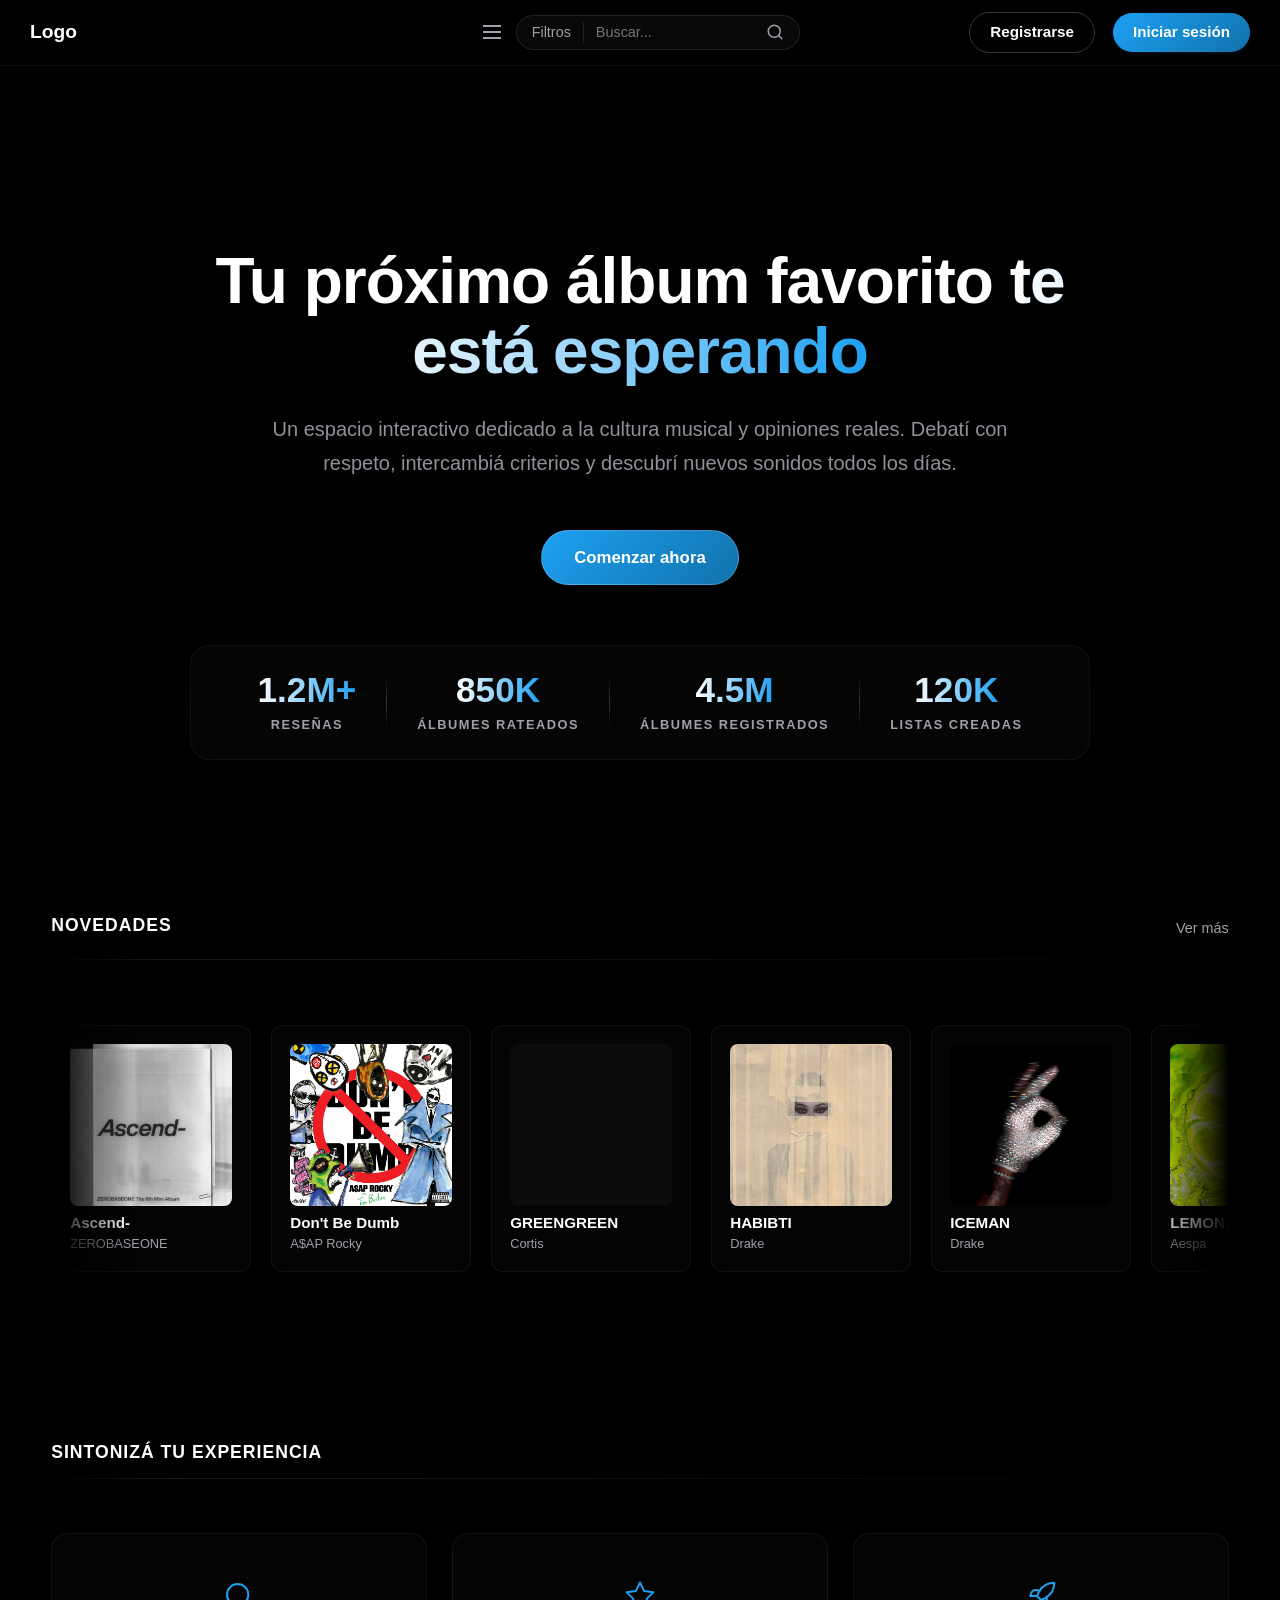
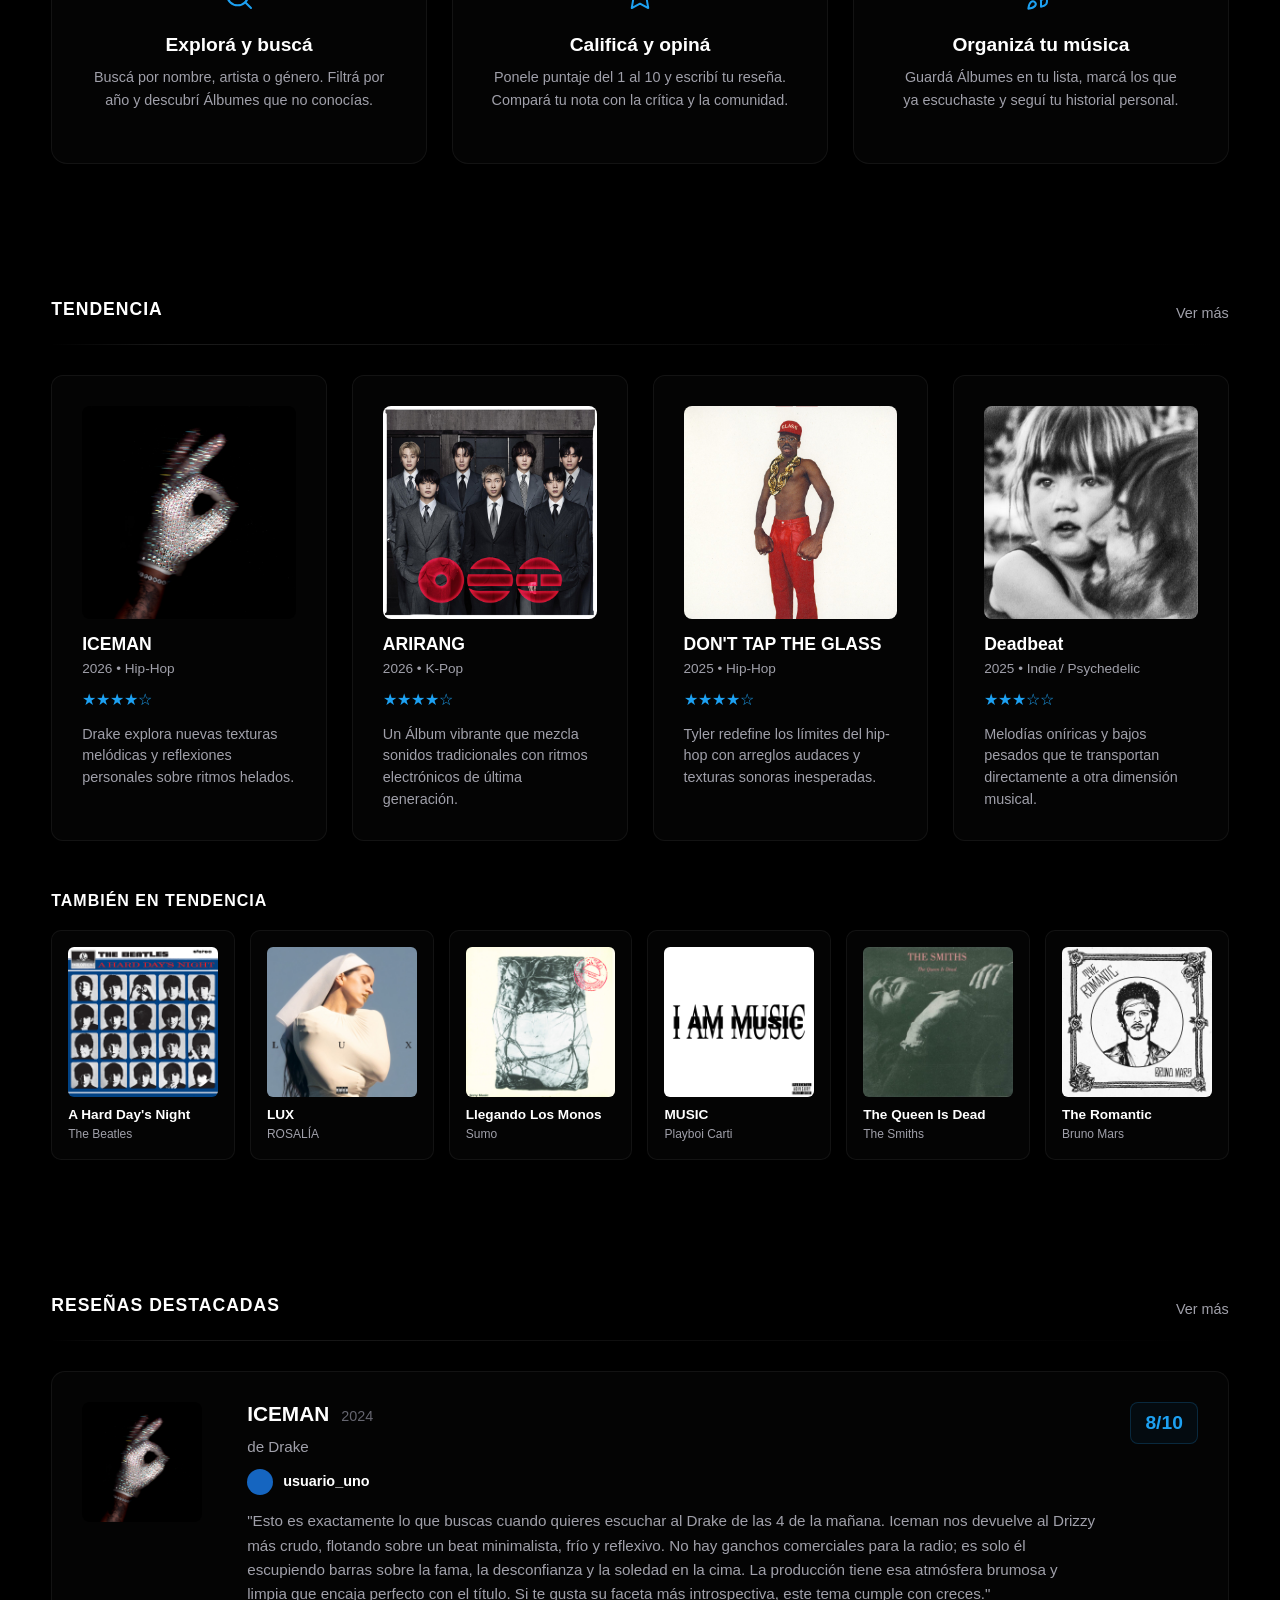
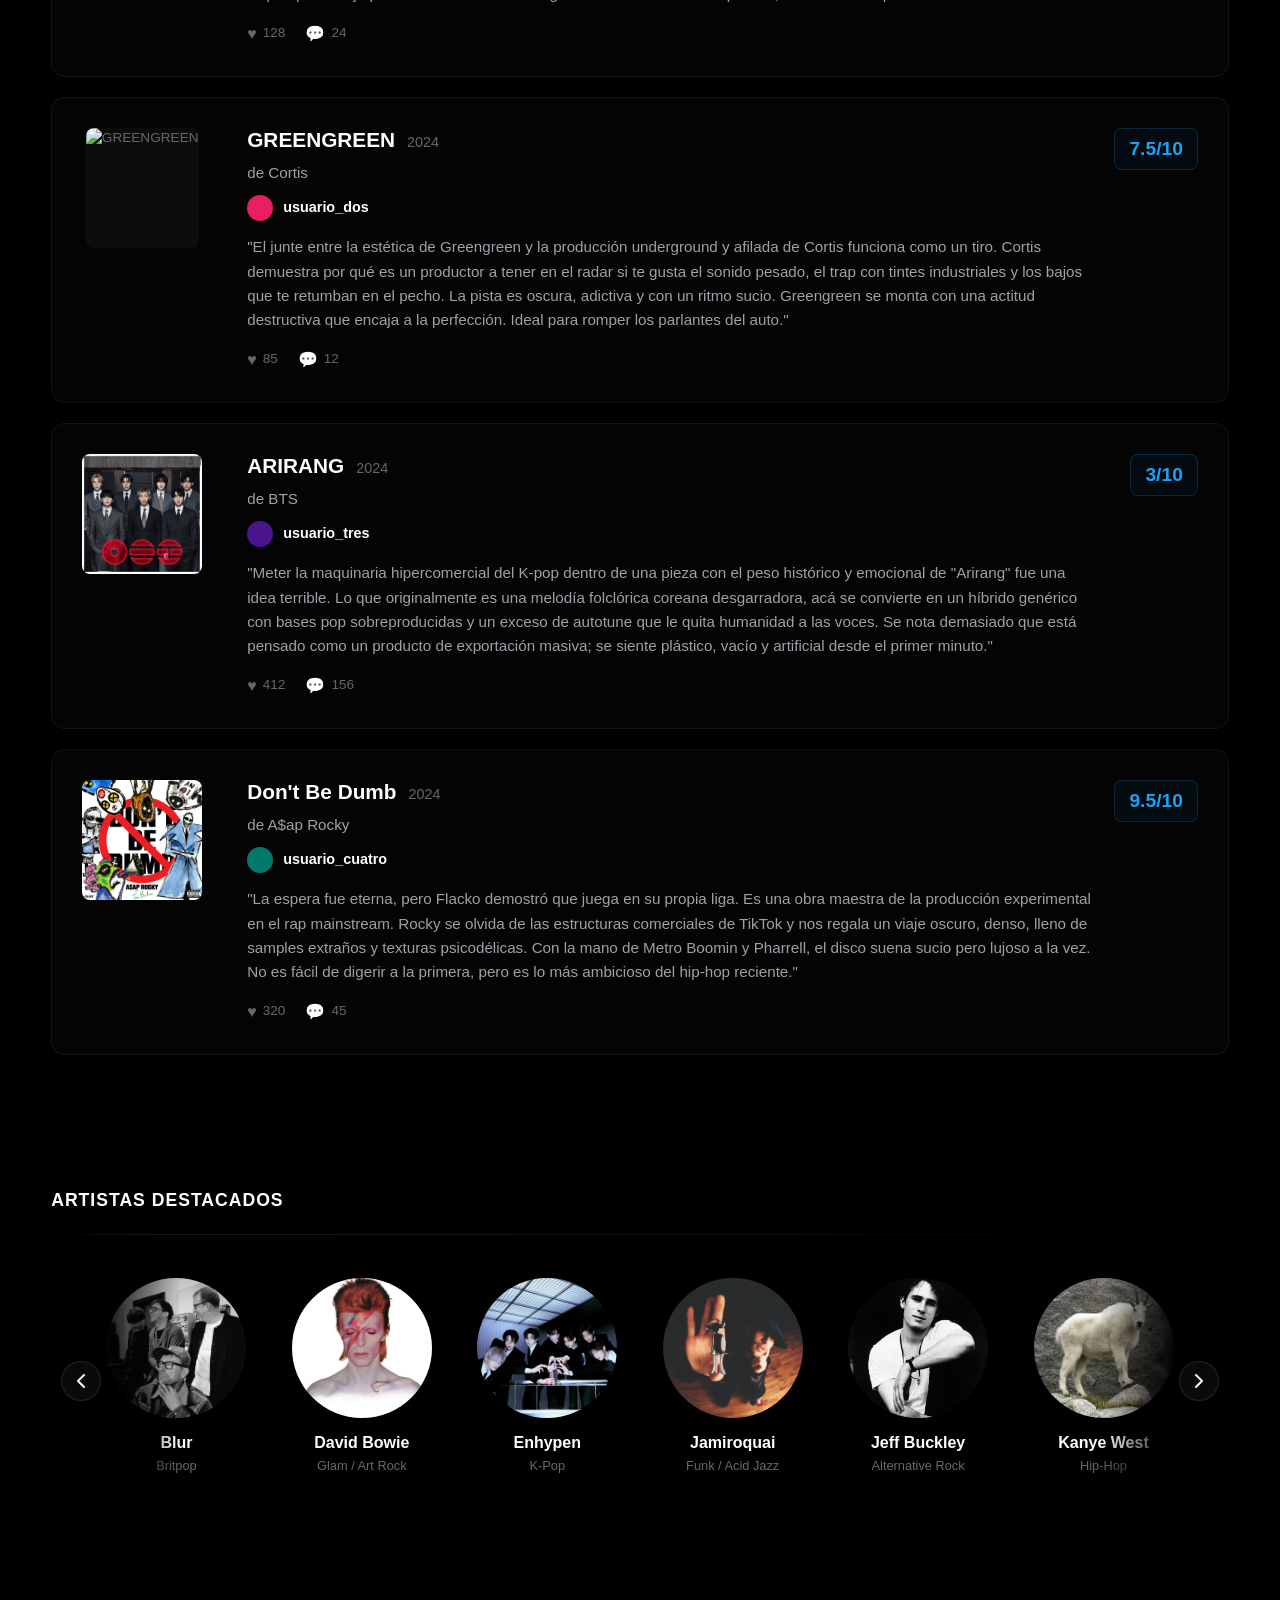
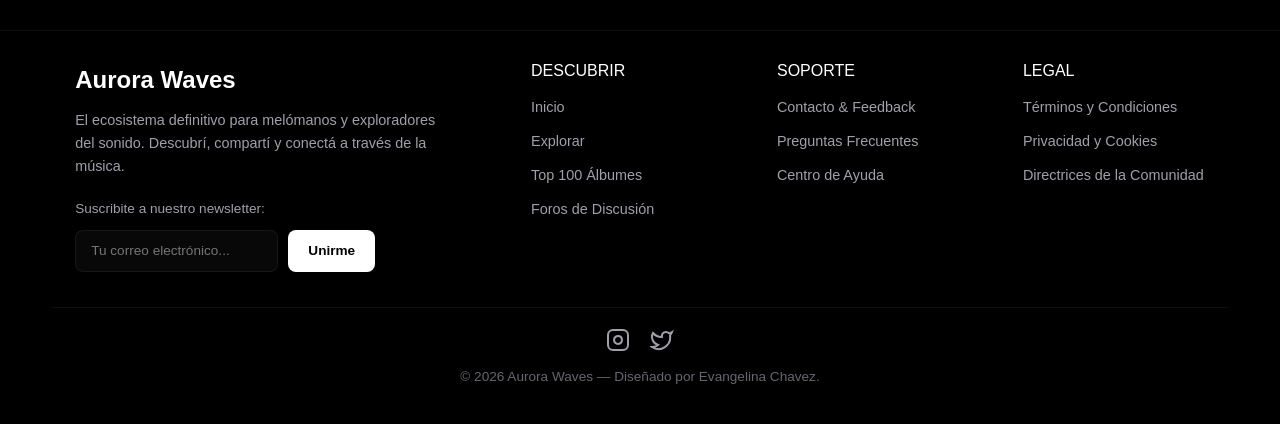
==== index.html @ 030e5324 "Rename html/index.html to index.html" ====
﻿<!DOCTYPE html>
<html lang="es">
<head>
    <meta charset="UTF-8">
    <meta name="viewport" content="width=device-width, initial-scale=1.0">
    <title>Super pagina pro musical</title>
    <link href="https://cdn.jsdelivr.net/npm/bootstrap@5.3.3/dist/css/bootstrap.min.css" rel="stylesheet">
    <link rel="stylesheet" href="../css/estilos.css?v=639167404711385714">
</head>
<body>

    <header class="navbar">

        <div class="nav-logo"> <span>Logo</span></div>

        <div class="nav-centro d-flex justify-content-center align-items-center flex-grow-1">
            <div class="menu-contenedor">
                <button id="btn-menu" class="btn-icon">
                <svg width="24" height="24" viewBox="0 0 24 24" fill="none" stroke="currentColor" stroke-width="2"><line x1="3" y1="12" x2="21" y2="12"></line><line x1="3" y1="6" x2="21" y2="6"></line><line x1="3" y1="18" x2="21" y2="18"></line></svg>
            </button>
                <div class="menu-desplegable" id="menu-desplegable">
                    <div class="menu-seccion">
                        <h3>Descubrir</h3>
                        <ul>
                            <li><a href="#">Tendencias</a></li>
                            <li><a href="#">Lanzamientos de la Semana</a></li>
                            <li><a href="#">Top 100 Álbumes</a></li>
                        </ul>
                    </div>
                    <div class="menu-seccion">
                        <h3>Recomendaciones</h3>
                        <ul>
                            <li><a href="resultados.html">Explorar</a></li>
                            <li><a href="#">Artistas y Bandas</a></li>
                            <li><a href="#">Álbumes y EPs</a></li>
                            <li><a href="#">Géneros y Subgéneros</a></li>
                        </ul>
                    </div>
                    <div class="menu-seccion">
                        <h3>Comunidad</h3>
                        <ul>
                            <li><a href="#">Últimas Reseñas</a></li>
                            <li><a href="#">Críticas Destacadas</a></li>
                            <li><a href="#">Listas de Usuarios</a></li>
                            <li><a href="#">Debates y Foros</a></li>
                        </ul>
                    </div>
                    <div class="menu-seccion">
                        <h3>Rankings</h3>
                        <ul>
                            <li><a href="#">Álbumes Mejor Valorados</a></li>
                            <li><a href="#">Artistas Mejor Valorados</a></li>
                            <li><a href="#">Rankings por Género</a></li>
                        </ul>
                    </div>
                    <div class="botones-menu-movil">
                        <a href="registro.html" class="btn-registro-movil">Registrarse</a>
                        <a href="login.html" class="btn-ingreso-movil">Iniciar sesión</a>
                    </div>
                </div>
            </div>
            
            <div class="nav-buscador">
                <button id="btn-filtro" class="btn-icon">Filtros</button>
                <div class="filtro-dropdown panel-ancho" id="filtro-dropdown">
                    <div class="filtro-categoria">
                        <h4 class="filtro-titulo">Buscar en</h4>
                        <div class="filtro-submenu">
                            <label class="filtro-label">
                                <input type="radio" name="buscarEn" value="todo" class="filtro-radio" checked> Todo
                            </label>
                            <label class="filtro-label">
                                <input type="radio" name="buscarEn" value="album" class="filtro-radio"> Álbum
                            </label>
                            <label class="filtro-label">
                                <input type="radio" name="buscarEn" value="artista" class="filtro-radio"> Artista
                            </label>
                            <label class="filtro-label">
                                <input type="radio" name="buscarEn" value="usuario" class="filtro-radio"> Usuario
                            </label>
                            <label class="filtro-label">
                                <input type="radio" name="buscarEn" value="cancion" class="filtro-radio"> Canciones
                            </label>
                            <label class="filtro-label">
                                <input type="radio" name="buscarEn" value="lista" class="filtro-radio"> Listas
                            </label>
                        </div>
                    </div>
                    <div class="filtro-categoria" id="categoria-tipo">
                        <h4 class="filtro-titulo">Tipo</h4>
                        <div id="filtros-tipos" class="filtro-submenu">
                        </div>
                    </div>
                    <div class="filtro-categoria" id="categoria-anios">
                        <h4 class="filtro-titulo">Año exacto</h4>
                        <div class="filtro-submenu" style="padding: 15px; min-width: 150px;">
                            <input type="number" id="filtro-input-anio" class="filtro-input-text" placeholder="Ej: 2024" min="1900" max="2100">
                        </div>
                    </div>
                    <div class="filtro-categoria" id="categoria-generos">
                        <h4 class="filtro-titulo">Géneros</h4>
                        <div id="filtros-generos" class="filtro-submenu">
                        </div>
                    </div>
                </div>
                <input type="text" id="input-buscador" placeholder="Buscar..." class="buscador">
                <svg class="icono-lupa" xmlns="http://www.w3.org/2000/svg" width="18" height="18" viewBox="0 0 24 24" fill="none" stroke="currentColor" stroke-width="2" stroke-linecap="round" stroke-linejoin="round">
                    <circle cx="11" cy="11" r="8"></circle>
                    <line x1="21" y1="21" x2="16.65" y2="16.65"></line>
                </svg>
            </div>
        </div>

        <div class="nav-opciones d-flex justify-content-end align-items-center gap-2">
            <a href="registro.html" class="btn-registro">Registrarse</a>
            <a href="login.html" class="btn-ingreso">Iniciar sesión</a>
        </div>

    </header>

    <main>

        <section class="banner">
            <video autoplay muted loop playsinline class="banner-video">
                <source src="../Archivos/super fondo.mp4" type="video/mp4">
            </video>
            <div class="banner-overlay"></div>
            
            <div class="banner-contenido" style="max-width: 900px; width: 100%;">
                <h1 class="banner-eslogan">Tu próximo álbum favorito <span>te está esperando</span></h1>
                
                <p class="banner-descripcion" style="font-size: 1.25rem; opacity: 0.9;">Un espacio interactivo dedicado a la cultura musical y opiniones reales. Debatí con respeto, intercambiá criterios y descubrí nuevos sonidos todos los días.</p>
                
                <a href="registro.html" class="btn-banner-primario" style="margin-top: 10px;">
                    Comenzar ahora
                </a>

                <div class="banner-estadisticas">
                    <div class="stat-item">
                        <span class="stat-numero">1.2M+</span>
                        <span class="stat-label">Reseñas</span>
                    </div>
                    <div class="stat-item stat-divisor"></div>
                    <div class="stat-item">
                        <span class="stat-numero">850K</span>
                        <span class="stat-label">Álbumes Rateados</span>
                    </div>
                    <div class="stat-item stat-divisor"></div>
                    <div class="stat-item">
                        <span class="stat-numero">4.5M</span>
                        <span class="stat-label">Álbumes Registrados</span>
                    </div>
                    <div class="stat-item stat-divisor"></div>
                    <div class="stat-item">
                        <span class="stat-numero">120K</span>
                        <span class="stat-label">Listas Creadas</span>
                    </div>
                </div>
            </div>
        </section>


        <section class="seccion-novedades">
            <div class="seccion-cabecera">
                <h2>NOVEDADES</h2>
                <a href="resultados.html" class="ver-todos">Ver más</a>
            </div>

            <div class="carrusel-contenedor">
                <div class="carrusel-infinito">
                
                </div>
            </div>
        </section>

        <div class="seccion-divisor"></div>


        <section class="seccion-caracteristicas">
            <div class="seccion-cabecera">
                <h2 class="caracteristicas-titulo">SINTONIZÁ TU EXPERIENCIA</h2>
            </div>
            <div class="grilla-caracteristicas row g-4 justify-content-center">
                <div class="tarjeta-caracteristicas col-12 col-md-4 d-flex flex-column" onclick="window.location.href='como-funciona.html'" style="cursor: pointer;">
                    <span class="icono-caracteristicas mb-3 d-inline-block">
                        <svg xmlns="http://www.w3.org/2000/svg" width="32" height="32" viewBox="0 0 24 24" fill="none" stroke="currentColor" stroke-width="1.5" stroke-linecap="round" stroke-linejoin="round"><circle cx="11" cy="11" r="8"></circle><line x1="21" y1="21" x2="16.65" y2="16.65"></line></svg>
                    </span>
                    <h3>Explorá y buscá</h3>
                    <p>Buscá por nombre, artista o género. Filtrá por año y descubrí Álbumes que no conocías.</p>
                </div>
                <div class="tarjeta-caracteristicas col-12 col-md-4 d-flex flex-column" onclick="window.location.href='como-funciona.html'" style="cursor: pointer;">
                    <span class="icono-caracteristicas mb-3 d-inline-block">
                        <svg xmlns="http://www.w3.org/2000/svg" width="32" height="32" viewBox="0 0 24 24" fill="none" stroke="currentColor" stroke-width="1.5" stroke-linecap="round" stroke-linejoin="round"><polygon points="12 2 15.09 8.26 22 9.27 17 14.14 18.18 21.02 12 17.77 5.82 21.02 7 14.14 2 9.27 8.91 8.26 12 2"></polygon></svg>
                    </span>
                    <h3>Calificá y opiná</h3>
                    <p>Ponele puntaje del 1 al 10 y escribí tu reseña. Compará tu nota con la crítica y la comunidad.</p>
                </div>
                <div class="tarjeta-caracteristicas col-12 col-md-4 d-flex flex-column" onclick="window.location.href='como-funciona.html'" style="cursor: pointer;">
                    <span class="icono-caracteristicas mb-3 d-inline-block">
                        <svg xmlns="http://www.w3.org/2000/svg" width="32" height="32" viewBox="0 0 24 24" fill="none" stroke="currentColor" stroke-width="1.5" stroke-linecap="round" stroke-linejoin="round"><path d="M4.5 16.5c-1.5 1.26-2 5-2 5s3.74-.5 5-2c.71-.84.7-2.13-.09-2.91a2.18 2.18 0 0 0-2.91-.09z"></path><path d="m12 15-3-3a22 22 0 0 1 2-3.95A12.88 12.88 0 0 1 22 2c0 2.72-.78 7.5-6 11a22.35 22.35 0 0 1-4 2z"></path><path d="M9 12H4s.55-3.03 2-4c1.62-1.08 5 0 5 0"></path><path d="M12 15v5s3.03-.55 4-2c1.08-1.62 0-5 0-5"></path></svg>
                    </span>
                    <h3>Organizá tu música</h3>
                    <p>Guardá Álbumes en tu lista, marcá los que ya escuchaste y seguí tu historial personal.</p>
                </div>
            </div>
        </section>

        <div class="seccion-divisor"></div>

        <section class="seccion-tendencias">
            <div class="seccion-cabecera">
                <h2>TENDENCIA</h2>
                <a href="resultados.html" class="ver-todos">Ver más</a>
            </div>

            <div class="tendencias-principales">
             
            </div>

            <h3 class="titulo-sub-tendencias">TAMBIÉN EN TENDENCIA</h3>

            <div class="sub-tendencias">
        
            </div>
        </section>

        <div class="seccion-divisor"></div>

        <section class="seccion-resenas">
            
            <div class="seccion-cabecera">
                <h2>RESEÑAS DESTACADAS</h2>
                <a href="resenas.html" class="ver-todos">Ver más</a>
            </div>

            <div class="lista-resenas">
              
            </div>
        </section>

        <div class="seccion-divisor"></div>

        <section class="seccion-artistas">
            
            <div class="seccion-cabecera">
                <h2>ARTISTAS DESTACADOS</h2>
            </div>

            <div class="slider-contenedor-global">
                
                <button class="btn-slider flecha-izq" id="btn-artista-prev"><svg width="24" height="24" viewBox="0 0 24 24" fill="none" stroke="currentColor" stroke-width="2" stroke-linecap="round" stroke-linejoin="round"><polyline points="15 18 9 12 15 6"></polyline></svg></button>

                <div class="slider-envoltura-artistas">
                    <div class="grilla-artistas-slider" id="artistas-slider-contenedor">
                       
                    </div>
                </div>

                <button class="btn-slider flecha-der" id="btn-artista-next"><svg width="24" height="24" viewBox="0 0 24 24" fill="none" stroke="currentColor" stroke-width="2" stroke-linecap="round" stroke-linejoin="round"><polyline points="9 18 15 12 9 6"></polyline></svg></button>

            </div>

        </section>

    </main>



    <footer class="footer">
        <div class="footer-contenido container-fluid row mx-auto">
            <div class="footer-columna footer-branding col-12 col-lg-4 mb-4 mb-lg-0">
                <p class="footer-logo">Aurora Waves</p>
                <p>El ecosistema definitivo para melómanos y exploradores del sonido. Descubrí, compartí y conectá a través de la música.</p>
                <div class="footer-newsletter">
                    <p>Suscribite a nuestro newsletter:</p>
                    <div class="newsletter-input-group">
                        <input type="email" placeholder="Tu correo electrónico..." class="newsletter-input">
                        <button class="btn-newsletter">Unirme</button>
                    </div>
                </div>
            </div>
            
            <div class="footer-columna col-12 col-sm-6 col-lg-2 mb-4 mb-lg-0">
                <h4>DESCUBRIR</h4>
                <ul>
                    <li><a href="index.html">Inicio</a></li>
                    <li><a href="resultados.html">Explorar</a></li>
                    <li><a href="#">Top 100 Álbumes</a></li>
                    <li><a href="#">Foros de Discusión</a></li>
                </ul>
            </div>
            
            <div class="footer-columna col-12 col-sm-6 col-lg-2 mb-4 mb-lg-0">
                <h4>SOPORTE</h4>
                <ul>
                    <li><a href="contacto.html" class="btn-footer-contacto">Contacto & Feedback</a></li>
                    <li><a href="#">Preguntas Frecuentes</a></li>
                    <li><a href="#">Centro de Ayuda</a></li>
                </ul>
            </div>
            
            <div class="footer-columna col-12 col-sm-6 col-lg-2 mb-4 mb-lg-0">
                <h4>LEGAL</h4>
                <ul>
                    <li><a href="#">Términos y Condiciones</a></li>
                    <li><a href="#">Privacidad y Cookies</a></li>
                    <li><a href="#">Directrices de la Comunidad</a></li>
                </ul>
            </div>
        </div>
        <div class="footer-bottom">
            <div class="footer-redes-premium">
                <a href="https://instagram.com" target="_blank" rel="noopener noreferrer" title="Instagram"><svg width="24" height="24" viewBox="0 0 24 24" fill="none" stroke="currentColor" stroke-width="2"><rect x="2" y="2" width="20" height="20" rx="5" ry="5"></rect><path d="M16 11.37A4 4 0 1 1 12.63 8 4 4 0 0 1 16 11.37z"></path><line x1="17.5" y1="6.5" x2="17.51" y2="6.5"></line></svg></a>
                <a href="https://x.com" target="_blank" rel="noopener noreferrer" title="Twitter / X"><svg width="24" height="24" viewBox="0 0 24 24" fill="none" stroke="currentColor" stroke-width="2"><path d="M22 4s-.7 2.1-2 3.4c1.6 10-9.4 17.3-18 11.6 2.2.1 4.4-.6 6-2C3 15.5.5 9.6 3 5c2.2 2.6 5.6 4.1 9 4-.9-4.2 4-6.6 7-3.8 1.1 0 3-1.2 3-1.2z"></path></svg></a>
            </div>
            <p>© 2026 Aurora Waves — Diseñado por Evangelina Chavez.</p>
        </div>
    </footer>

    <script src="../jscrip/script.js?v=3"></script>


</body>
</html>
---- css/estilos.css ----
﻿/* ==========================================================================
   1. CONFIGURACIÃƒÆ’Ã†â€™Ãƒâ€ Ã¢â‚¬â„¢ÃƒÆ’Ã¢â‚¬Â ÃƒÂ¢Ã¢â€šÂ¬Ã¢â€žÂ¢ÃƒÆ’Ã†â€™ÃƒÂ¢Ã¢â€šÂ¬Ã‚Â ÃƒÆ’Ã‚Â¢ÃƒÂ¢Ã¢â‚¬Å¡Ã‚Â¬ÃƒÂ¢Ã¢â‚¬Å¾Ã‚Â¢ÃƒÆ’Ã†â€™Ãƒâ€ Ã¢â‚¬â„¢ÃƒÆ’Ã¢â‚¬Å¡Ãƒâ€šÃ‚Â¢ÃƒÆ’Ã†â€™Ãƒâ€šÃ‚Â¢ÃƒÆ’Ã‚Â¢ÃƒÂ¢Ã¢â‚¬Å¡Ã‚Â¬Ãƒâ€¦Ã‚Â¡ÃƒÆ’Ã¢â‚¬Å¡Ãƒâ€šÃ‚Â¬ÃƒÆ’Ã†â€™ÃƒÂ¢Ã¢â€šÂ¬Ã‚Â¦ÃƒÆ’Ã‚Â¢ÃƒÂ¢Ã¢â‚¬Å¡Ã‚Â¬Ãƒâ€¦Ã¢â‚¬Å“N INICIAL
   ========================================================================== */

:root {
    --fondo: #000000;
    --fondo-navbar: rgba(0, 0, 0, 0.85);
    --fondo-seccion-alt: #030303;
    --fondo-tarjeta: #040404;
    --fondo-footer: rgba(0, 0, 0, 0.85);
    --fondo-interactivo: rgba(255, 255, 255, 0.03);
    --borde: rgba(255, 255, 255, 0.06);
    --borde-hover: rgba(255, 255, 255, 0.15);
    --borde-interactivo: rgba(255, 255, 255, 0.1);
    --fondo-tarjeta-hover: #0a0a0a;
    --texto-principal: #ffffff;
    --texto-secundario: #a0a0aa;
    --texto-atenuado: #666670;
    --color-acento: #ffffff;
    --color-estrellas: #1da1f2;
}

::selection {
    background-color: rgba(29, 161, 242, 0.4);
    color: #ffffff;
    text-shadow: 0 0 8px rgba(29, 161, 242, 0.6);
}

::-moz-selection {
    background-color: rgba(29, 161, 242, 0.4);
    color: #ffffff;
    text-shadow: 0 0 8px rgba(29, 161, 242, 0.6);
}

* {
    margin: 0;
    padding: 0;
    box-sizing: border-box;
    font-family: 'Segoe UI', Tahoma, Geneva, Verdana, sans-serif;
}

body {
    background-color: var(--fondo);
    color: var(--texto-principal);
    overflow-x: hidden;
}

.seccion-divisor {
    height: 80px;
    width: 100%;
    margin: 0;
    background: transparent;
}



/* ==========================================================================
   2. BARRA DE NAVEGACIÃƒÆ’Ã†â€™Ãƒâ€ Ã¢â‚¬â„¢ÃƒÆ’Ã¢â‚¬Â ÃƒÂ¢Ã¢â€šÂ¬Ã¢â€žÂ¢ÃƒÆ’Ã†â€™ÃƒÂ¢Ã¢â€šÂ¬Ã‚Â ÃƒÆ’Ã‚Â¢ÃƒÂ¢Ã¢â‚¬Å¡Ã‚Â¬ÃƒÂ¢Ã¢â‚¬Å¾Ã‚Â¢ÃƒÆ’Ã†â€™Ãƒâ€ Ã¢â‚¬â„¢ÃƒÆ’Ã¢â‚¬Å¡Ãƒâ€šÃ‚Â¢ÃƒÆ’Ã†â€™Ãƒâ€šÃ‚Â¢ÃƒÆ’Ã‚Â¢ÃƒÂ¢Ã¢â‚¬Å¡Ã‚Â¬Ãƒâ€¦Ã‚Â¡ÃƒÆ’Ã¢â‚¬Å¡Ãƒâ€šÃ‚Â¬ÃƒÆ’Ã†â€™ÃƒÂ¢Ã¢â€šÂ¬Ã‚Â¦ÃƒÆ’Ã‚Â¢ÃƒÂ¢Ã¢â‚¬Å¡Ã‚Â¬Ãƒâ€¦Ã¢â‚¬Å“N
   ========================================================================== */

.navbar {
    background-color: var(--fondo-navbar);
    backdrop-filter: blur(12px);
    -webkit-backdrop-filter: blur(12px);
    padding: 12px 30px;
    display: flex;
    align-items: center;
    border-bottom: 1px solid var(--borde);
    position: sticky;
    top: 0;
    z-index: 100;
}

.nav-logo {
    font-weight: bold;
    font-size: 1.2rem;
    flex: 1;
    display: flex;
    align-items: center;
}

.nav-centro {
    flex: 2;
    display: flex;
    align-items: center;
    justify-content: center;
    gap: 12px;
    position: relative; /* Agregado para anclar el menÃƒÆ’Ã†â€™Ãƒâ€ Ã¢â‚¬â„¢ÃƒÆ’Ã¢â‚¬Â ÃƒÂ¢Ã¢â€šÂ¬Ã¢â€žÂ¢ÃƒÆ’Ã†â€™ÃƒÂ¢Ã¢â€šÂ¬Ã‚Â ÃƒÆ’Ã‚Â¢ÃƒÂ¢Ã¢â‚¬Å¡Ã‚Â¬ÃƒÂ¢Ã¢â‚¬Å¾Ã‚Â¢ÃƒÆ’Ã†â€™Ãƒâ€ Ã¢â‚¬â„¢ÃƒÆ’Ã‚Â¢ÃƒÂ¢Ã¢â‚¬Å¡Ã‚Â¬Ãƒâ€¦Ã‚Â¡ÃƒÆ’Ã†â€™ÃƒÂ¢Ã¢â€šÂ¬Ã…Â¡ÃƒÆ’Ã¢â‚¬Å¡Ãƒâ€šÃ‚Âº desplegable */
}

.nav-opciones {
    flex: 1;
    display: flex;
    align-items: center;
    justify-content: flex-end;
    gap: 12px;
}

#btn-menu {
    background: none;
    border: none;
    color: var(--texto-secundario);
    font-size: 1.2rem;
    cursor: pointer;
    display: flex;
    align-items: center;
    justify-content: center;
    flex-shrink: 0;
    transition: color 0.3s;
    display: flex;
    align-items: center;
    justify-content: center;
    padding: 0;
}

#btn-menu:hover {
    color: var(--texto-principal);
}

.nav-buscador {
    background-color: var(--fondo-interactivo);
    border: 1px solid var(--borde-interactivo);
    border-radius: 20px;
    padding: 6px 15px;
    display: flex;
    align-items: center;
    gap: 8px;
    width: 70%;
    max-width: 650px;
}
.icono-lupa {
    color: var(--texto-secundario);
    flex-shrink: 0;
    margin-left: 2px;
}

.buscador {
    background: none;
    border: none;
    color: var(--texto-principal);
    outline: none;
    width: 100%;
    font-size: 0.9rem;
}

/* Fix para el fondo blanco del autocompletado del navegador */
.buscador:-webkit-autofill,
.buscador:-webkit-autofill:hover, 
.buscador:-webkit-autofill:focus, 
.buscador:-webkit-autofill:active {
    transition: background-color 5000s ease-in-out 0s;
    -webkit-text-fill-color: var(--texto-principal) !important;
}

#btn-filtro {
    background: none;
    border: none;
    border-right: 1px solid var(--borde-interactivo);
    padding-right: 12px;
    margin-right: 4px;
    color: var(--texto-secundario);
    cursor: pointer;
    display: flex;
    align-items: center;
    justify-content: center;
    font-size: 0.9rem;
    flex-shrink: 0;
    transition: color 0.3s;
}

#btn-filtro:hover {
    color: var(--texto-principal);
}

.btn-registro,
.btn-ingreso {
    text-decoration: none;
    font-size: 0.95rem;
    font-weight: 600;
    padding: 8px 20px;
    border-radius: 25px;
    transition: all 0.3s ease;
    display: inline-flex;
    align-items: center;
    justify-content: center;
}

/* BotÃƒÆ’Ã†â€™Ãƒâ€ Ã¢â‚¬â„¢ÃƒÆ’Ã¢â‚¬Â ÃƒÂ¢Ã¢â€šÂ¬Ã¢â€žÂ¢ÃƒÆ’Ã†â€™ÃƒÂ¢Ã¢â€šÂ¬Ã…Â¡ÃƒÆ’Ã¢â‚¬Å¡Ãƒâ€šÃ‚Â³n Registro (Secundario) */
.btn-registro {
    color: var(--texto-principal);
    background-color: transparent;
    border: 1px solid rgba(255, 255, 255, 0.2);
    margin-right: 10px;
}

.btn-registro:hover {
    background-color: rgba(255, 255, 255, 0.1);
    border-color: rgba(255, 255, 255, 0.4);
    transform: scale(1.02);
}


.btn-ingreso {
    color: #ffffff;
    background: linear-gradient(135deg, #1da1f2, #1172ab);
    border: none;
    box-shadow: 0 2px 4px rgba(29, 161, 242, 0.1);
}

.btn-ingreso:hover {
    background: linear-gradient(135deg, #38b4ff, #178bcf);
    box-shadow: 0 4px 8px rgba(29, 161, 242, 0.2);
    transform: scale(1.02);
}


/* ==========================================================================
   3. BANNER PRINCIPAL
   ========================================================================== */
.banner {
    width: 100%;
    min-height: 680px;
    background-color: var(--fondo);
    position: relative;
    overflow: hidden;
    display: flex;
    align-items: center;
    justify-content: center;
    text-align: center;
    padding: 80px 20px;
}

.banner-video {
    position: absolute;
    top: 0;
    left: 0;
    width: 100%;
    height: 100%;
    object-fit: cover;
    z-index: 0;
}

.banner-overlay {
    position: absolute;
    top: 0;
    left: 0;
    width: 100%;
    height: 100%;
    background: linear-gradient(to bottom, rgba(5, 5, 7, 0) 0%, rgba(5, 5, 7, 0.2) 70%, var(--fondo) 100%);
    z-index: 1;
}

.banner-contenido {
    position: relative;
    z-index: 2;
    max-width: 800px;
    margin-top: 100px;
}

.banner-explorar {
    min-height: 400px;
    justify-content: flex-start;
    align-items: center;
    text-align: left;
}

.banner-badge {
    display: inline-flex;
    align-items: center;
    gap: 10px;
    background-color: rgba(255, 255, 255, 0.05);
    border: 1px solid rgba(255, 255, 255, 0.1);
    padding: 8px 16px;
    border-radius: 30px;
    font-size: 0.9rem;
    color: rgba(255, 255, 255, 0.9);
    margin-bottom: 30px;
    backdrop-filter: blur(10px);
}

.banner-eslogan {
    font-size: clamp(2rem, 5vw, 4rem);
    font-weight: 800;
    line-height: 1.1;
    letter-spacing: -1px;
    margin-bottom: 25px;
    color: #ffffff;
}

.banner-eslogan span {
    background: linear-gradient(to right, #ffffff, #1da1f2);
    -webkit-background-clip: text;
    background-clip: text;
    color: transparent;
}

.banner-descripcion {
    font-size: clamp(1rem, 2vw, 1.25rem);
    max-width: 750px;
    margin: 0 auto 40px auto;
    line-height: 1.7;
    text-wrap: pretty;
    color: var(--texto-secundario);
}

.banner-estadisticas {
    display: flex;
    justify-content: center;
    align-items: center;
    gap: 30px;
    margin-top: 60px;
    padding: 25px 40px;
    background: rgba(255, 255, 255, 0.02);
    border: 1px solid rgba(255, 255, 255, 0.05);
    border-radius: 20px;
    backdrop-filter: blur(15px);
    -webkit-backdrop-filter: blur(15px);
    flex-wrap: wrap;
    animation: fadeUpIn 1s ease-out 0.5s both;
}

@keyframes fadeUpIn {
    from { opacity: 0; transform: scale(0.95); }
    to { opacity: 1; transform: scale(1); }
}

.stat-item {
    display: flex;
    flex-direction: column;
    align-items: center;
    text-align: center;
}

.stat-numero {
    font-size: 2.2rem;
    font-weight: 900;
    margin-bottom: 5px;
    background: linear-gradient(to right, #ffffff, #1da1f2);
    -webkit-background-clip: text;
    background-clip: text;
    color: transparent;
    line-height: 1.1;
}

.stat-label {
    font-size: 0.8rem;
    color: var(--texto-secundario);
    text-transform: uppercase;
    letter-spacing: 1.5px;
    font-weight: 600;
}

.stat-divisor {
    width: 1px;
    height: 50px;
    background: linear-gradient(180deg, transparent, rgba(255, 255, 255, 0.2), transparent);
}

@media (max-width: 768px) {
    .banner-estadisticas {
        gap: 20px;
        padding: 20px;
        flex-wrap: wrap;
    }
    .stat-divisor {
        display: none;
    }
    .stat-item {
        width: 40%;
        margin-bottom: 10px;
    }
}

.banner-acciones {
    display: flex;
    justify-content: center;
    gap: 20px;
    margin-bottom: 60px;
    flex-wrap: wrap;
}

.btn-banner-primario {
    display: inline-flex;
    align-items: center;
    text-decoration: none;
    background: linear-gradient(135deg, #1da1f2, #1172ab);
    border: 1px solid rgba(255, 255, 255, 0.2);
    backdrop-filter: blur(15px);
    -webkit-backdrop-filter: blur(15px);
    color: #ffffff;
    padding: 14px 32px;
    border-radius: 30px;
    font-weight: 700;
    font-size: 1.05rem;
    box-shadow: 0 4px 15px rgba(0, 0, 0, 0.3);
    transition: transform 0.3s ease, box-shadow 0.3s ease, background 0.3s ease;
}

.btn-banner-primario:hover {
    transform: scale(1.04);
    background: linear-gradient(135deg, #38b4ff, #178bcf);
    box-shadow: 0 8px 25px rgba(29, 161, 242, 0.3);
    color: #ffffff;
}

.btn-banner-secundario {
    display: inline-flex;
    align-items: center;
    text-decoration: none;
    background: rgba(255, 255, 255, 0.05);
    border: 1px solid rgba(255, 255, 255, 0.15);
    color: #ffffff;
    padding: 14px 32px;
    border-radius: 30px;
    font-weight: 600;
    font-size: 1.05rem;
    backdrop-filter: blur(10px);
    transition: background 0.3s ease, transform 0.3s ease;
}

.btn-banner-secundario:hover {
    background: rgba(255, 255, 255, 0.1);
    transform: scale(1.02);
    color: #ffffff;
}

.banner-search-glass {
    max-width: 600px;
    margin: 0 auto;
    background: rgba(255, 255, 255, 0.03);
    border: 1px solid rgba(255, 255, 255, 0.08);
    backdrop-filter: blur(20px);
    border-radius: 50px;
    padding: 8px;
    box-shadow: 0 20px 40px rgba(0,0,0,0.5);
    transition: transform 0.3s ease, border-color 0.3s ease;
}

.banner-search-glass:focus-within {
    border-color: rgba(255, 255, 255, 0.2);
    transform: scale(1.02);
}

.search-glass-inner {
    display: flex;
    align-items: center;
    padding: 0 8px;
}

.search-glass-inner input {
    flex: 1;
    background: transparent;
    border: none;
    color: #ffffff;
    font-size: 1rem;
    outline: none;
    padding: 10px;
}

.search-glass-inner input::placeholder {
    color: rgba(255, 255, 255, 0.4);
}

.btn-glass-search {
    background: #ffffff;
    color: #000000;
    border: none;
    padding: 10px 24px;
    border-radius: 30px;
    font-weight: 600;
    cursor: pointer;
    transition: background 0.2s ease;
}

.btn-glass-search:hover {
    background: #e0e0e0;
}



/* ==========================================================================
   4. SECCIÃƒÆ’Ã†â€™Ãƒâ€ Ã¢â‚¬â„¢ÃƒÆ’Ã¢â‚¬Â ÃƒÂ¢Ã¢â€šÂ¬Ã¢â€žÂ¢ÃƒÆ’Ã†â€™ÃƒÂ¢Ã¢â€šÂ¬Ã‚Â ÃƒÆ’Ã‚Â¢ÃƒÂ¢Ã¢â‚¬Å¡Ã‚Â¬ÃƒÂ¢Ã¢â‚¬Å¾Ã‚Â¢ÃƒÆ’Ã†â€™Ãƒâ€ Ã¢â‚¬â„¢ÃƒÆ’Ã¢â‚¬Å¡Ãƒâ€šÃ‚Â¢ÃƒÆ’Ã†â€™Ãƒâ€šÃ‚Â¢ÃƒÆ’Ã‚Â¢ÃƒÂ¢Ã¢â‚¬Å¡Ã‚Â¬Ãƒâ€¦Ã‚Â¡ÃƒÆ’Ã¢â‚¬Å¡Ãƒâ€šÃ‚Â¬ÃƒÆ’Ã†â€™ÃƒÂ¢Ã¢â€šÂ¬Ã‚Â¦ÃƒÆ’Ã‚Â¢ÃƒÂ¢Ã¢â‚¬Å¡Ã‚Â¬Ãƒâ€¦Ã¢â‚¬Å“N DE NOVEDADES 
   ========================================================================== */
.seccion-novedades {
    padding: 25px 4%;
    width: 100%;
    max-width: 100%;
    margin: 50px 0 0 0;
}

.seccion-cabecera {
    max-width: 1400px;
    margin: 0 auto 30px auto;
    display: flex;
    justify-content: space-between;
    align-items: center;
    border-bottom: 1px solid transparent;
    border-image: linear-gradient(90deg, transparent 0%, rgba(255, 255, 255, 0.1) 10%, transparent 100%) 1;
    padding-bottom: 15px;
}

.seccion-cabecera h2 {
    font-size: 1.1rem;
    font-weight: bold;
    letter-spacing: 1px;
}

.ver-todos {
    color: var(--texto-secundario);
    text-decoration: none;
    font-size: 0.9rem;
    font-weight: 500;
    transition: color 0.3s;
}

.ver-todos:hover {
    color: var(--texto-principal);
}

.carrusel-contenedor {
    width: 100%;
    max-width: 1400px;
    margin: 0 auto;
    padding: 35px 0;
    overflow: hidden;
    position: relative;
}

.carrusel-contenedor::before,
.carrusel-contenedor::after {
    content: "";
    position: absolute;
    top: 0;
    bottom: 0;
    width: 80px;
    z-index: 2;
    pointer-events: none;
}

.carrusel-contenedor::before {
    left: 0;
    background: linear-gradient(to right, var(--fondo) 0%, rgba(5, 5, 7, 0) 100%);
}

.carrusel-contenedor::after {
    right: 0;
    background: linear-gradient(to left, var(--fondo) 0%, rgba(5, 5, 7, 0) 100%);
}

.carrusel-infinito {
    display: flex;
    gap: 20px;
    width: max-content;
    animation: moverCarrusel 45s linear infinite;
}

.carrusel-infinito:hover {
    animation-play-state: paused;
}

.tarjeta-album {
    background-color: var(--fondo-tarjeta);
    backdrop-filter: blur(10px);
    -webkit-backdrop-filter: blur(10px);
    border: 1px solid var(--borde);
    border-radius: 12px;
    padding: 18px;
    width: 200px;
    flex-shrink: 0;
    transition: background-color 0.3s, border-color 0.3s, box-shadow 0.3s;
}

.tarjeta-album:hover {
    background-color: rgba(29, 161, 242, 0.05);
    border-color: rgba(29, 161, 242, 0.6);
    transform: scale(1.02);
    box-shadow: 0 10px 25px rgba(29, 161, 242, 0.25), 0 0 15px rgba(29, 161, 242, 0.15);
}

.portada-placeholder {
    width: 100%;
    aspect-ratio: 1 / 1;
    height: auto;
    background-color: var(--fondo-interactivo);
    border-radius: 8px;
    display: flex;
    align-items: center;
    justify-content: center;
    color: var(--texto-atenuado);
    font-size: 0.85rem;
    text-transform: uppercase;
    margin-bottom: 8px;
}

.tarjeta-album h3 {
    font-size: 0.95rem;
    font-weight: 600;
    margin-bottom: 2px;
    white-space: nowrap;
    overflow: hidden;
    text-overflow: ellipsis;
}

.tarjeta-album p {
    font-size: 0.8rem;
    color: var(--texto-secundario);
    margin: 0;
}

@keyframes moverCarrusel {
    0%   { transform: translateX(0); }
    100% { transform: translateX(-50%); }
}



/* ==========================================================================
   5. SECCIÃƒÆ’Ã†â€™Ãƒâ€ Ã¢â‚¬â„¢ÃƒÆ’Ã¢â‚¬Â ÃƒÂ¢Ã¢â€šÂ¬Ã¢â€žÂ¢ÃƒÆ’Ã†â€™ÃƒÂ¢Ã¢â€šÂ¬Ã‚Â ÃƒÆ’Ã‚Â¢ÃƒÂ¢Ã¢â‚¬Å¡Ã‚Â¬ÃƒÂ¢Ã¢â‚¬Å¾Ã‚Â¢ÃƒÆ’Ã†â€™Ãƒâ€ Ã¢â‚¬â„¢ÃƒÆ’Ã¢â‚¬Å¡Ãƒâ€šÃ‚Â¢ÃƒÆ’Ã†â€™Ãƒâ€šÃ‚Â¢ÃƒÆ’Ã‚Â¢ÃƒÂ¢Ã¢â‚¬Å¡Ã‚Â¬Ãƒâ€¦Ã‚Â¡ÃƒÆ’Ã¢â‚¬Å¡Ãƒâ€šÃ‚Â¬ÃƒÆ’Ã†â€™ÃƒÂ¢Ã¢â€šÂ¬Ã‚Â¦ÃƒÆ’Ã‚Â¢ÃƒÂ¢Ã¢â‚¬Å¡Ã‚Â¬Ãƒâ€¦Ã¢â‚¬Å“N DE CARACTERÃƒÆ’Ã†â€™Ãƒâ€ Ã¢â‚¬â„¢ÃƒÆ’Ã¢â‚¬Â ÃƒÂ¢Ã¢â€šÂ¬Ã¢â€žÂ¢ÃƒÆ’Ã†â€™ÃƒÂ¢Ã¢â€šÂ¬Ã‚Â ÃƒÆ’Ã‚Â¢ÃƒÂ¢Ã¢â‚¬Å¡Ã‚Â¬ÃƒÂ¢Ã¢â‚¬Å¾Ã‚Â¢ÃƒÆ’Ã†â€™Ãƒâ€ Ã¢â‚¬â„¢ÃƒÆ’Ã‚Â¢ÃƒÂ¢Ã¢â‚¬Å¡Ã‚Â¬Ãƒâ€¦Ã‚Â¡ÃƒÆ’Ã†â€™ÃƒÂ¢Ã¢â€šÂ¬Ã…Â¡ÃƒÆ’Ã¢â‚¬Å¡Ãƒâ€šÃ‚ÂSTICAS
   ========================================================================== */

.seccion-caracteristicas {
    padding: 30px 4%;
    width: 100%;
    background-color: transparent;
}

.caracteristicas-titulo {
    font-size: 1.1rem;
    font-weight: bold;
    letter-spacing: 1px;
    color: #ffffff;
    max-width: 1400px;
    margin: 0;
}

.grilla-caracteristicas {
    display: flex;
    gap: 25px;
    width: 100%;
    max-width: 1400px;
    margin: 0 auto;
}

.tarjeta-caracteristicas {
    background-color: var(--fondo-tarjeta);
    backdrop-filter: blur(10px);
    -webkit-backdrop-filter: blur(10px);
    border: 1px solid var(--borde);
    border-radius: 16px;
    padding: 35px 25px;
    flex: 1;
    transition: transform 0.4s cubic-bezier(0.175, 0.885, 0.32, 1.275), box-shadow 0.4s ease, border-color 0.4s ease, background-color 0.4s ease;
    text-align: center;
    align-items: center;
}

.tarjeta-caracteristicas:hover {
    background-color: rgba(29, 161, 242, 0.05);
    border-color: rgba(29, 161, 242, 0.4);
    transform: scale(1.02);
    box-shadow: 0 10px 25px rgba(29, 161, 242, 0.25), 0 0 15px rgba(29, 161, 242, 0.15);
}



.icono-caracteristicas {
    display: block;
    font-size: 2rem;
    margin-bottom: 20px;
    color: var(--color-estrellas);
}

.tarjeta-caracteristicas h3 {
    font-size: 1.2rem;
    font-weight: 600;
    margin-bottom: 10px;
    color: #ffffff;
}

.tarjeta-caracteristicas p {
    font-size: 0.9rem;
    color: var(--texto-secundario);
    line-height: 1.6;
    text-wrap: balance;
}



/* ==========================================================================
   6. SECCIÃƒÆ’Ã†â€™Ãƒâ€ Ã¢â‚¬â„¢ÃƒÆ’Ã¢â‚¬Â ÃƒÂ¢Ã¢â€šÂ¬Ã¢â€žÂ¢ÃƒÆ’Ã†â€™ÃƒÂ¢Ã¢â€šÂ¬Ã‚Â ÃƒÆ’Ã‚Â¢ÃƒÂ¢Ã¢â‚¬Å¡Ã‚Â¬ÃƒÂ¢Ã¢â‚¬Å¾Ã‚Â¢ÃƒÆ’Ã†â€™Ãƒâ€ Ã¢â‚¬â„¢ÃƒÆ’Ã¢â‚¬Å¡Ãƒâ€šÃ‚Â¢ÃƒÆ’Ã†â€™Ãƒâ€šÃ‚Â¢ÃƒÆ’Ã‚Â¢ÃƒÂ¢Ã¢â‚¬Å¡Ã‚Â¬Ãƒâ€¦Ã‚Â¡ÃƒÆ’Ã¢â‚¬Å¡Ãƒâ€šÃ‚Â¬ÃƒÆ’Ã†â€™ÃƒÂ¢Ã¢â€šÂ¬Ã‚Â¦ÃƒÆ’Ã‚Â¢ÃƒÂ¢Ã¢â‚¬Å¡Ã‚Â¬Ãƒâ€¦Ã¢â‚¬Å“N DE TENDENCIAS
   ========================================================================== */

.seccion-tendencias {
    padding: 25px 4% 30px 4%;
    width: 100%;
}


.tendencias-principales {
    display: flex;
    justify-content: center;
    gap: 25px;
    width: 100%;
    max-width: 1400px;
    margin: 0 auto 50px auto;
}

.tarjeta-destacada {
    background-color: var(--fondo-tarjeta);
    backdrop-filter: blur(10px);
    -webkit-backdrop-filter: blur(10px);
    border: 1px solid var(--borde);
    border-radius: 12px;
    padding: 30px;
    flex: 1;
    max-width: 320px;
    text-align: left !important;
    transition: all 0.3s ease;
}

.tarjeta-destacada:hover {
    background-color: rgba(29, 161, 242, 0.05);
    border-color: rgba(29, 161, 242, 0.4);
    transform: scale(1.02);
    box-shadow: 0 10px 25px rgba(29, 161, 242, 0.25), 0 0 15px rgba(29, 161, 242, 0.15);
}

.portada-grande {
    width: 100%;
    aspect-ratio: 1 / 1;
    height: auto;
    background-color: var(--fondo-interactivo);
    border-radius: 8px;
    display: flex;
    align-items: center;
    justify-content: center;
    color: var(--texto-atenuado);
    font-size: 0.9rem;
    text-transform: uppercase;
    margin-bottom: 15px;
}

.tarjeta-destacada h3 {
    font-size: 1.1rem;
    font-weight: 600;
    margin-bottom: 4px;
    color: #ffffff;
}

.meta-info {
    font-size: 0.85rem;
    color: var(--texto-secundario);
    margin-bottom: 8px;
}

.estrellas {
    color: var(--color-estrellas);
    font-size: 1rem;
    margin-bottom: 12px;
}

.sinopsis {
    font-size: 0.9rem;
    color: var(--texto-secundario);
    line-height: 1.5;
    margin-bottom: 0;
}

.titulo-sub-tendencias {
    font-size: 1rem;
    font-weight: bold;
    letter-spacing: 1px;
    color: #ffffff;
    max-width: 1400px;
    margin: 0 auto 20px auto;
}

.sub-tendencias {
    display: flex;
    gap: 15px;
    width: 100%;
    max-width: 1400px;
    margin: 0 auto;
}

.tarjeta-mini-album {
    background-color: var(--fondo-tarjeta);
    backdrop-filter: blur(10px);
    -webkit-backdrop-filter: blur(10px);
    border: 1px solid var(--borde);
    border-radius: 10px;
    padding: 16px;
    flex: 1;
    display: flex;
    flex-direction: column;
    text-align: left !important;
    transition: all 0.3s ease;
}

.tarjeta-mini-album:hover {
    background-color: rgba(29, 161, 242, 0.05);
    border-color: rgba(29, 161, 242, 0.4);
    transform: scale(1.02);
    box-shadow: 0 8px 20px rgba(29, 161, 242, 0.2);
}

.portada-chica {
    width: 100%;
    aspect-ratio: 1 / 1;
    height: auto;
    background-color: var(--fondo-interactivo);
    border-radius: 6px;
    display: flex;
    align-items: center;
    justify-content: center;
    color: var(--texto-atenuado);
    font-size: 0.8rem;
    text-transform: uppercase;
    margin-bottom: 10px;
}

.info-mini-album {
    width: 100%;
}

.info-mini-album h4 {
    font-size: 0.85rem;
    font-weight: 600;
    margin-bottom: 2px;
    color: #ffffff;
    white-space: nowrap;
    overflow: hidden;
    text-overflow: ellipsis;
    width: 100%;
}

.info-mini-album p {
    font-size: 0.75rem;
    color: var(--texto-secundario);
    margin: 0;
}




/* ==========================================================================
   7. SECCIÃƒÆ’Ã†â€™Ãƒâ€ Ã¢â‚¬â„¢ÃƒÆ’Ã¢â‚¬Â ÃƒÂ¢Ã¢â€šÂ¬Ã¢â€žÂ¢ÃƒÆ’Ã†â€™ÃƒÂ¢Ã¢â€šÂ¬Ã‚Â ÃƒÆ’Ã‚Â¢ÃƒÂ¢Ã¢â‚¬Å¡Ã‚Â¬ÃƒÂ¢Ã¢â‚¬Å¾Ã‚Â¢ÃƒÆ’Ã†â€™Ãƒâ€ Ã¢â‚¬â„¢ÃƒÆ’Ã¢â‚¬Å¡Ãƒâ€šÃ‚Â¢ÃƒÆ’Ã†â€™Ãƒâ€šÃ‚Â¢ÃƒÆ’Ã‚Â¢ÃƒÂ¢Ã¢â‚¬Å¡Ã‚Â¬Ãƒâ€¦Ã‚Â¡ÃƒÆ’Ã¢â‚¬Å¡Ãƒâ€šÃ‚Â¬ÃƒÆ’Ã†â€™ÃƒÂ¢Ã¢â€šÂ¬Ã‚Â¦ÃƒÆ’Ã‚Â¢ÃƒÂ¢Ã¢â‚¬Å¡Ã‚Â¬Ãƒâ€¦Ã¢â‚¬Å“N DE RESEÃƒÆ’Ã†â€™Ãƒâ€ Ã¢â‚¬â„¢ÃƒÆ’Ã¢â‚¬Â ÃƒÂ¢Ã¢â€šÂ¬Ã¢â€žÂ¢ÃƒÆ’Ã†â€™ÃƒÂ¢Ã¢â€šÂ¬Ã‚Â ÃƒÆ’Ã‚Â¢ÃƒÂ¢Ã¢â‚¬Å¡Ã‚Â¬ÃƒÂ¢Ã¢â‚¬Å¾Ã‚Â¢ÃƒÆ’Ã†â€™Ãƒâ€ Ã¢â‚¬â„¢ÃƒÆ’Ã¢â‚¬Å¡Ãƒâ€šÃ‚Â¢ÃƒÆ’Ã†â€™Ãƒâ€šÃ‚Â¢ÃƒÆ’Ã‚Â¢ÃƒÂ¢Ã¢â‚¬Å¡Ã‚Â¬Ãƒâ€¦Ã‚Â¡ÃƒÆ’Ã¢â‚¬Å¡Ãƒâ€šÃ‚Â¬ÃƒÆ’Ã†â€™ÃƒÂ¢Ã¢â€šÂ¬Ã‚Â¹ÃƒÆ’Ã¢â‚¬Â¦ÃƒÂ¢Ã¢â€šÂ¬Ã…â€œAS
   ========================================================================== */

.seccion-resenas {
    padding: 25px 4% 30px 4%;
    width: 100%;
}

.lista-resenas {
    width: 100%;
    max-width: 1400px;
    margin: 0 auto;
    display: flex;
    flex-direction: column;
    gap: 20px;
}

.bloque-resena {
    background-color: var(--fondo-tarjeta);
    backdrop-filter: blur(10px);
    -webkit-backdrop-filter: blur(10px);
    border: 1px solid var(--borde);
    border-radius: 14px;
    padding: 30px;
    display: flex;
    gap: 45px;
    transition: all 0.3s ease;
}

.bloque-resena:hover {
    transform: scale(1.02);
    background-color: rgba(29, 161, 242, 0.03);
    border-color: rgba(29, 161, 242, 0.2);
    box-shadow: 0 8px 20px rgba(29, 161, 242, 0.1);
}

.resena-lateral {
    display: flex;
    flex-direction: column;
    align-items: center;
    width: 120px;
    flex-shrink: 0;
}

.resena-portada {
    width: 100%;
    height: 120px;
    background-color: var(--fondo-interactivo);
    border: 1px solid var(--borde);
    border-radius: 8px;
    display: flex;
    align-items: center;
    justify-content: center;
    color: var(--texto-atenuado);
    font-size: 0.85rem;
    text-transform: uppercase;
    transition: border-color 0.3s ease, box-shadow 0.3s ease;
    cursor: pointer;
    display: flex;
    align-items: center;
    justify-content: center;
}

.bloque-resena:hover .resena-portada,
.resena-portada:hover {
    border-color: rgba(255, 255, 255, 0.3);
}

.resena-generos-lateral {
    font-size: 0.75rem;
    color: var(--texto-atenuado);
    text-align: center;
    margin-top: 15px;
    line-height: 1.4;
    font-weight: 500;
    width: 100%;
}

.resena-cuerpo {
    flex: 1;
    display: flex;
    flex-direction: column;
}

.resena-info-cabecera {
    display: flex;
    justify-content: space-between;
    align-items: flex-start;
    margin-bottom: 10px;
}

.album-meta {
    display: flex;
    align-items: baseline;
    gap: 12px;
}

.album-titulos {
    display: flex;
    flex-direction: column;
    gap: 2px;
}

.album-titulos h3 {
    font-size: 1.3rem;
    font-weight: 600;
    color: #ffffff;
}

.resena-artista {
    font-size: 0.95rem;
    color: var(--texto-secundario);
    font-weight: 500;
}

.resena-anio {
    font-size: 0.9rem;
    color: var(--texto-atenuado);
}

.resena-nota-numerica {
    font-size: 1.2rem;
    font-weight: bold;
    color: #1da1f2;
    background-color: rgba(29, 161, 242, 0.05);
    padding: 6px 14px;
    border-radius: 8px;
    border: 1px solid rgba(29, 161, 242, 0.2);
}

.resena-usuario {
    display: flex;
    align-items: center;
    margin-bottom: 14px;
}

.resena-avatar {
    width: 26px;
    height: 26px;
    background-color: #0d47a1;
    border-radius: 50%;
    margin-right: 10px;
}

.resena-username {
    font-size: 0.9rem;
    font-weight: 600;
    color: #ffffff;
}

.resena-parrafo {
    font-size: 0.95rem;
    color: var(--texto-secundario);
    line-height: 1.6;
    margin-bottom: 15px;
    padding-right: 100px;
}

.resena-interaccion {
    display: flex;
    gap: 20px;
    margin-top: auto;
}

.accion-item {
    font-size: 0.85rem;
    color: var(--texto-atenuado);
    display: flex;
    align-items: center;
    gap: 6px;
    cursor: pointer;
    display: flex;
    align-items: center;
    justify-content: center;
    transition: color 0.2s;
}

.accion-item:hover {
    color: var(--texto-principal);
}

.icon-mini {
    font-size: 1rem;
}




/* ==========================================================================
   10. SECCIÃƒÆ’Ã†â€™Ãƒâ€ Ã¢â‚¬â„¢ÃƒÆ’Ã¢â‚¬Â ÃƒÂ¢Ã¢â€šÂ¬Ã¢â€žÂ¢ÃƒÆ’Ã†â€™ÃƒÂ¢Ã¢â€šÂ¬Ã‚Â ÃƒÆ’Ã‚Â¢ÃƒÂ¢Ã¢â‚¬Å¡Ã‚Â¬ÃƒÂ¢Ã¢â‚¬Å¾Ã‚Â¢ÃƒÆ’Ã†â€™Ãƒâ€ Ã¢â‚¬â„¢ÃƒÆ’Ã¢â‚¬Å¡Ãƒâ€šÃ‚Â¢ÃƒÆ’Ã†â€™Ãƒâ€šÃ‚Â¢ÃƒÆ’Ã‚Â¢ÃƒÂ¢Ã¢â‚¬Å¡Ã‚Â¬Ãƒâ€¦Ã‚Â¡ÃƒÆ’Ã¢â‚¬Å¡Ãƒâ€šÃ‚Â¬ÃƒÆ’Ã†â€™ÃƒÂ¢Ã¢â€šÂ¬Ã‚Â¦ÃƒÆ’Ã‚Â¢ÃƒÂ¢Ã¢â‚¬Å¡Ã‚Â¬Ãƒâ€¦Ã¢â‚¬Å“N DE ARTISTAS DESTACADOS
   ========================================================================== */

.seccion-artistas {
    padding: 25px 4% 100px 4%;
    width: 100%;
}

.slider-contenedor-global {
    width: 100%;
    max-width: 1400px;
    margin: 0 auto;
    position: relative;
    display: flex;
    align-items: center;
    padding: 0 50px; /* Evita que las flechas pisen las tarjetas */
}

.slider-envoltura-artistas {
    width: 100%;
    height: 240px;
    overflow: hidden;
    position: relative;
}

.slider-envoltura-artistas::before,
.slider-envoltura-artistas::after {
    content: "";
    position: absolute;
    top: 0;
    bottom: 0;
    width: 80px;
    z-index: 5;
    pointer-events: none;
}

.slider-envoltura-artistas::before {
    left: 0;
    background: linear-gradient(to right, var(--fondo) 0%, rgba(5, 5, 7, 0) 100%);
}

.slider-envoltura-artistas::after {
    right: 0;
    background: linear-gradient(to left, var(--fondo) 0%, rgba(5, 5, 7, 0) 100%);
}

.grilla-artistas-slider {
    display: flex;
    gap: 35px;
    width: 100%;
    height: 100%;
    align-items: center;
    -ms-overflow-style: none;
    scrollbar-width: none;
}

.grilla-artistas-slider::-webkit-scrollbar {
    display: none;
}

.tarjeta-artista {
    flex: 0 0 calc((100% - (35px * 5)) / 6);
    display: flex;
    flex-direction: column;
    align-items: center;
    text-align: center;
    cursor: pointer;
    display: flex;
    align-items: center;
    justify-content: center;
    transition: all 0.4s cubic-bezier(0.25, 0.8, 0.25, 1);
}

.tarjeta-artista:hover {
    transform: scale(1.02);
}

.avatar-artista {
    width: 140px;
    height: 140px;
    background-color: var(--fondo-interactivo);
    border-radius: 50%;
    display: flex;
    align-items: center;
    justify-content: center;
    color: var(--texto-atenuado);
    font-size: 0.85rem;
    text-transform: uppercase;
    margin-bottom: 15px;
    border: 1px solid var(--borde);
    transition: border-color 0.3s ease, box-shadow 0.3s ease;
}

.tarjeta-artista:hover .avatar-artista {
    border-color: rgba(255, 255, 255, 0.3);
    box-shadow: 0 8px 20px rgba(0, 0, 0, 0.4);
}

.tarjeta-artista h4 {
    font-size: 1rem;
    font-weight: 600;
    color: #ffffff;
    margin-bottom: 4px;
    white-space: nowrap;
    overflow: hidden;
    text-overflow: ellipsis;
    width: 100%;
}

.artista-genero {
    font-size: 0.8rem;
    color: var(--texto-atenuado);
    font-weight: 500;
}



.btn-slider {
    position: absolute;
    top: 40%;
    background-color: rgba(12, 12, 15, 0.85);
    backdrop-filter: blur(5px);
    border: 1px solid var(--borde-interactivo);
    color: #ffffff;
    width: 40px;
    height: 40px;
    border-radius: 50%;
    cursor: pointer;
    display: flex;
    align-items: center;
    justify-content: center;
    font-size: 1rem;
    align-items: center;
    justify-content: center;
    z-index: 10;
    transition: background-color 0.2s, border-color 0.2s, transform 0.2s;
    box-shadow: 0 4px 10px rgba(0, 0, 0, 0.5);
}

.btn-slider:hover {
    background-color: var(--fondo-interactivo);
    border-color: var(--borde-hover);
    transform: scale(1.1);
}

.flecha-izq { left: 10px; z-index: 10; }
.flecha-der { right: 10px; z-index: 10; }





/* ==========================================================================
   11. FOOTER
   ========================================================================== */

.footer {
    width: 100%;
    background-color: var(--fondo-footer);
    backdrop-filter: blur(12px);
    -webkit-backdrop-filter: blur(12px);
    border-top: 1px solid var(--borde);
    padding: 30px 4% 20px 4%;
    margin-top: 25px;
}

.footer-contenido {
    width: 100%;
    max-width: 1400px;
    margin: 0 auto;
    display: flex;
    justify-content: space-between;
    flex-wrap: wrap;
    gap: 40px;
}

.footer-columna {
    flex: 1;
    min-width: 150px;
}

.footer-columna.footer-branding {
    flex: 2;
    min-width: 300px;
    padding-right: 40px;
}

.footer-branding .footer-logo {
    font-size: 1.5rem;
    font-weight: bold;
    color: #ffffff;
    margin-bottom: 10px;
}

.footer-branding p {
    font-size: 0.9rem;
    color: var(--texto-secundario);
    line-height: 1.6;
    max-width: 400px;
    margin-bottom: 20px;
}

.footer-columna h4 {
    font-size: 1rem;
    color: #ffffff;
    margin-bottom: 15px;
}

.footer-columna ul {
    list-style: none;
    padding: 0;
    margin: 0;
}

.footer-columna ul li {
    margin-bottom: 10px;
}

.footer-columna ul li a {
    text-decoration: none;
    color: var(--texto-secundario);
    font-size: 0.9rem;
    transition: color 0.3s;
}

.footer-columna ul li a:hover {
    color: var(--texto-principal);
}

.footer-bottom {
    max-width: 1400px;
    margin: 35px auto 0 auto;
    padding-top: 20px;
    border-top: 1px solid rgba(255, 255, 255, 0.05);
    text-align: center;
    font-size: 0.85rem;
    color: var(--texto-atenuado);
    display: flex;
    flex-direction: column;
    align-items: center;
    gap: 15px;
}

.footer-newsletter {
    margin-top: 20px;
}

.footer-newsletter p {
    font-size: 0.85rem;
    color: var(--texto-secundario);
    margin-bottom: 10px;
}

.newsletter-input-group {
    display: flex;
    gap: 10px;
    max-width: 300px;
}

.newsletter-input {
    flex: 1;
    padding: 10px 15px;
    border-radius: 8px;
    border: 1px solid var(--borde);
    background-color: rgba(255, 255, 255, 0.03);
    color: var(--texto-principal);
    font-size: 0.85rem;
    transition: border-color 0.3s;
}

.newsletter-input:focus {
    outline: none;
    border-color: rgba(255, 255, 255, 0.3);
}

.btn-newsletter {
    padding: 10px 20px;
    background-color: var(--texto-principal);
    color: #000;
    border: none;
    border-radius: 8px;
    font-weight: 600;
    cursor: pointer;
    display: flex;
    align-items: center;
    justify-content: center;
    font-size: 0.85rem;
    transition: transform 0.2s, background-color 0.2s;
}

.btn-newsletter:hover {
    background-color: #ddd;
    transform: scale(1.02);
}

.footer-redes-premium {
    display: flex;
    gap: 20px;
    justify-content: center;
}

.footer-redes-premium a {
    color: var(--texto-secundario);
    transition: color 0.3s, transform 0.2s;
    display: flex;
    align-items: center;
    justify-content: center;
}

.footer-redes-premium a:hover {
    color: var(--texto-principal);
    transform: scale(1.1);
}

/* ==========================================================================
   12. FORMULARIOS (LOGIN / REGISTRO)
   ========================================================================== */

.seccion-formulario {
    display: flex;
    justify-content: center;
    align-items: center;
    min-height: calc(100vh - 150px);
    padding: 40px 20px;
}

.contenedor-formulario {
    background-color: var(--fondo-tarjeta);
    backdrop-filter: blur(15px);
    -webkit-backdrop-filter: blur(15px);
    border: 1px solid var(--borde);
    border-radius: 16px;
    padding: 40px;
    width: 100%;
    max-width: 450px;
    box-shadow: 0 10px 30px rgba(0, 0, 0, 0.5);
    text-align: center;
}

.contenedor-formulario h2 {
    font-size: 1.8rem;
    color: #ffffff;
    margin-bottom: 10px;
}

.contenedor-formulario p {
    color: var(--texto-secundario);
    font-size: 0.95rem;
    margin-bottom: 25px;
}

.formulario {
    display: flex;
    flex-direction: column;
    gap: 8px;
}

.grupo-input {
    display: flex;
    flex-direction: column;
    text-align: left;
}

.grupo-input label {
    font-size: 0.85rem;
    color: var(--texto-secundario);
    margin-bottom: 5px;
    font-weight: 500;
}

.input-formulario {
    background-color: var(--fondo-interactivo) !important;
    border: 1px solid var(--borde-interactivo) !important;
    border-radius: 8px;
    padding: 12px 15px;
    color: #ffffff !important;
    font-size: 1rem;
    outline: none;
    transition: border-color 0.3s, background-color 0.3s;
}
.input-formulario::placeholder {
    color: rgba(255, 255, 255, 0.4) !important;
}

.input-formulario:focus {
    border-color: var(--color-acento);
    background-color: rgba(255, 255, 255, 0.08);
}

.btn-submit {
    background: linear-gradient(135deg, #1da1f2, #1172ab);
    color: #ffffff;
    border: none;
    padding: 12px;
    border-radius: 25px;
    font-size: 1rem;
    font-weight: bold;
    cursor: pointer;
    display: flex;
    align-items: center;
    justify-content: center;
    transition: all 0.3s ease;
}

.btn-submit:hover {
    background: linear-gradient(135deg, #38b4ff, #178bcf);
    transform: scale(1.02);
    box-shadow: 0 4px 10px rgba(29, 161, 242, 0.2);
}

.btn-submit:active {
    transform: scale(0.98);
}

.formulario-footer {
    margin-top: 20px;
    font-size: 0.9rem;
    color: var(--texto-secundario);
}

.formulario-footer a {
    color: var(--texto-principal);
    text-decoration: none;
    font-weight: 600;
    transition: color 0.2s;
}

.formulario-footer a:hover {
    color: var(--color-estrellas);
}

/* ==========================================================================
   13. ESTILOS EXTRA FORMULARIO (TOGGLE & SOCIAL)
   ========================================================================== */

.recordarme-contenedor {
    display: flex;
    align-items: center;
    gap: 10px;
    margin-top: 10px;
    margin-bottom: 15px;
    cursor: pointer;
}

.recordarme-texto {
    font-size: 0.9rem;
    color: var(--texto-secundario);
    user-select: none;
}

/* Toggle Switch estilo moderno */
.switch {
    position: relative;
    display: inline-block;
    width: 44px;
    height: 24px;
}

.switch input {
    opacity: 0;
    width: 0;
    height: 0;
}

.slider-toggle {
    position: absolute;
    cursor: pointer;
    display: flex;
    align-items: center;
    justify-content: center;
    top: 0;
    left: 0;
    right: 0;
    bottom: 0;
    background-color: var(--fondo-interactivo);
    transition: .4s;
    border-radius: 24px;
    border: 1px solid var(--borde-interactivo);
}

.slider-toggle:before {
    position: absolute;
    content: "";
    height: 16px;
    width: 16px;
    left: 3px;
    bottom: 3px;
    background-color: var(--texto-secundario);
    transition: .4s;
    border-radius: 50%;
}

input:checked + .slider-toggle {
    background-color: var(--color-acento);
    border-color: var(--color-acento);
}

input:checked + .slider-toggle:before {
    transform: translateX(20px);
    background-color: var(--fondo);
}

/* Divisor Social */
.divisor-social {
    display: flex;
    align-items: center;
    text-align: center;
    margin: 20px 0;
    color: var(--texto-atenuado);
    font-size: 0.85rem;
}

.divisor-social::before,
.divisor-social::after {
    content: '';
    flex: 1;
    height: 1px;
    background: linear-gradient(90deg, transparent, rgba(255, 255, 255, 0.1), transparent);
}

.divisor-social:not(:empty)::before {
    margin-right: .8em;
}

.divisor-social:not(:empty)::after {
    margin-left: .8em;
}

/* Botones de Redes Sociales */
.botones-sociales {
    display: flex;
    gap: 15px;
}

.btn-social {
    flex: 1;
    display: flex;
    align-items: center;
    justify-content: center;
    gap: 8px;
    padding: 10px;
    background-color: var(--fondo-interactivo);
    border: 1px solid var(--borde-interactivo);
    border-radius: 8px;
    color: var(--texto-principal);
    font-size: 0.9rem;
    font-weight: 500;
    cursor: pointer;
    display: flex;
    align-items: center;
    justify-content: center;
    transition: background-color 0.2s, border-color 0.2s;
    text-decoration: none;
}

.btn-social:hover {
    background-color: rgba(255, 255, 255, 0.08);
    border-color: var(--borde-hover);
}

.icono-social {
    width: 20px;
    height: 20px;
}

/* ==========================================================================
   14. MENÃƒÆ’Ã†â€™Ãƒâ€ Ã¢â‚¬â„¢ÃƒÆ’Ã¢â‚¬Â ÃƒÂ¢Ã¢â€šÂ¬Ã¢â€žÂ¢ÃƒÆ’Ã†â€™ÃƒÂ¢Ã¢â€šÂ¬Ã‚Â ÃƒÆ’Ã‚Â¢ÃƒÂ¢Ã¢â‚¬Å¡Ã‚Â¬ÃƒÂ¢Ã¢â‚¬Å¾Ã‚Â¢ÃƒÆ’Ã†â€™Ãƒâ€ Ã¢â‚¬â„¢ÃƒÆ’Ã‚Â¢ÃƒÂ¢Ã¢â‚¬Å¡Ã‚Â¬Ãƒâ€šÃ‚Â¦ÃƒÆ’Ã†â€™ÃƒÂ¢Ã¢â€šÂ¬Ã…Â¡ÃƒÆ’Ã¢â‚¬Å¡Ãƒâ€šÃ‚Â¡ DESPLEGABLE (MEGA MENU)
   ========================================================================== */

.menu-contenedor {
    position: relative;
    display: flex;
    align-items: center;
}

.menu-desplegable {
    position: absolute;
    top: calc(100% + 15px); /* Justo debajo del botÃƒÆ’Ã†â€™Ãƒâ€ Ã¢â‚¬â„¢ÃƒÆ’Ã¢â‚¬Â ÃƒÂ¢Ã¢â€šÂ¬Ã¢â€žÂ¢ÃƒÆ’Ã†â€™ÃƒÂ¢Ã¢â€šÂ¬Ã…Â¡ÃƒÆ’Ã¢â‚¬Å¡Ãƒâ€šÃ‚Â³n menÃƒÆ’Ã†â€™Ãƒâ€ Ã¢â‚¬â„¢ÃƒÆ’Ã¢â‚¬Â ÃƒÂ¢Ã¢â€šÂ¬Ã¢â€žÂ¢ÃƒÆ’Ã†â€™ÃƒÂ¢Ã¢â€šÂ¬Ã…Â¡ÃƒÆ’Ã¢â‚¬Å¡Ãƒâ€šÃ‚Âº, alineado */
    left: 0; /* Sale exactamente de la izquierda del botÃƒÆ’Ã†â€™Ãƒâ€ Ã¢â‚¬â„¢ÃƒÆ’Ã¢â‚¬Â ÃƒÂ¢Ã¢â€šÂ¬Ã¢â€žÂ¢ÃƒÆ’Ã†â€™ÃƒÂ¢Ã¢â€šÂ¬Ã…Â¡ÃƒÆ’Ã¢â‚¬Å¡Ãƒâ€šÃ‚Â³n */
    width: 550px;
    max-width: 90vw;
    background-color: var(--fondo-tarjeta);
    backdrop-filter: blur(10px) !important;
    -webkit-backdrop-filter: blur(10px) !important;
    border: 1px solid var(--borde);
    border-radius: 16px;
    box-shadow: 0 15px 40px rgba(0, 0, 0, 0.9);
    z-index: 1000;
    opacity: 0;
    visibility: hidden;
    transform: scale(0.95);
    transition: opacity 0.25s ease, transform 0.25s ease, visibility 0.25s ease;
    padding: 35px 40px;
    
    display: grid;
    grid-template-columns: 1fr 1fr;
    gap: 35px 50px;
    
    max-height: 80vh;
    overflow-y: auto;
}

.menu-desplegable.abierto {
    opacity: 1;
    visibility: visible;
    transform: scale(1);
}

.menu-seccion h3 {
    font-size: 0.85rem;
    color: var(--texto-atenuado);
    text-transform: uppercase;
    letter-spacing: 1px;
    margin-bottom: 12px;
    font-weight: 600;
}

.menu-seccion ul {
    list-style: none;
    display: flex;
    flex-direction: column;
    gap: 10px;
    padding: 0;
    margin: 0;
}

.menu-seccion ul li a {
    text-decoration: none;
    color: var(--texto-secundario);
    font-size: 0.95rem;
    font-weight: 500;
    transition: color 0.2s, transform 0.2s;
    display: inline-block;
}

.menu-seccion ul li a:hover {
    color: #ffffff;
    transform: translateX(3px);
}

.menu-desplegable::-webkit-scrollbar {
    width: 6px;
}
.menu-desplegable::-webkit-scrollbar-track {
    background: transparent;
}
.menu-desplegable::-webkit-scrollbar-thumb {
    background-color: var(--borde);
    border-radius: 10px;
}

.menu-lateral-overlay {
    position: fixed;
    top: 0;
    left: 0;
    width: 100vw;
    height: 100vh;
    background-color: rgba(0, 0, 0, 0.6);
    backdrop-filter: blur(5px);
    -webkit-backdrop-filter: blur(5px);
    z-index: 999;
    opacity: 0;
    visibility: hidden;
    transition: opacity 0.3s ease, visibility 0.3s ease;
}

.menu-lateral-overlay.activo {
    opacity: 1;
    visibility: visible;
}

.menu-lateral {
    position: fixed;
    top: 0;
    left: -350px;
    width: 320px;
    height: 100vh;
    background-color: var(--fondo-seccion-alt);
    border-right: 1px solid var(--borde);
    z-index: 1000;
    display: flex;
    flex-direction: column;
    transition: left 0.4s cubic-bezier(0.25, 0.8, 0.25, 1);
    box-shadow: 10px 0 30px rgba(0, 0, 0, 0.5);
    overflow-y: auto;
}

.menu-lateral.abierto {
    left: 0;
}

.menu-lateral-header {
    display: flex;
    justify-content: space-between;
    align-items: center;
    padding: 20px 30px;
    border-bottom: 1px solid var(--borde-interactivo);
    position: sticky;
    top: 0;
    background-color: rgba(9, 9, 11, 0.9);
    backdrop-filter: blur(10px);
    -webkit-backdrop-filter: blur(10px);
    z-index: 10;
}

/* DefiniciÃƒÆ’Ã†â€™Ãƒâ€ Ã¢â‚¬â„¢ÃƒÆ’Ã¢â‚¬Â ÃƒÂ¢Ã¢â€šÂ¬Ã¢â€žÂ¢ÃƒÆ’Ã†â€™ÃƒÂ¢Ã¢â€šÂ¬Ã…Â¡ÃƒÆ’Ã¢â‚¬Å¡Ãƒâ€šÃ‚Â³n duplicada de .menu-desplegable removida para evitar conflictos */

.menu-lateral-header .menu-logo {
    font-size: 1.4rem;
    font-weight: bold;
    color: #ffffff;
}

.menu-lateral-header #btn-cerrar-menu:hover {
    color: #ffffff;
}

.menu-lateral-contenido {
    padding: 25px 30px;
    display: flex;
    flex-direction: column;
    gap: 30px;
}

.menu-seccion h3 {
    font-size: 0.85rem;
    color: var(--texto-atenuado);
    text-transform: uppercase;
    letter-spacing: 1px;
    margin-bottom: 15px;
    font-weight: 600;
}

.menu-seccion ul {
    list-style: none;
    display: flex;
    flex-direction: column;
    gap: 12px;
    padding: 0;
    margin: 0;
}

.menu-seccion ul li a {
    text-decoration: none;
    color: var(--texto-secundario);
    font-size: 1rem;
    font-weight: 500;
    transition: color 0.2s, transform 0.2s;
    display: inline-block;
}

.menu-seccion ul li a:hover {
    color: #ffffff;
    transform: translateX(5px);
}


/* ==========================================================================
   11. FILTRO Y RESULTADOS DE BÃƒÆ’Ã†â€™Ãƒâ€ Ã¢â‚¬â„¢ÃƒÆ’Ã¢â‚¬Â ÃƒÂ¢Ã¢â€šÂ¬Ã¢â€žÂ¢ÃƒÆ’Ã†â€™ÃƒÂ¢Ã¢â€šÂ¬Ã‚Â¦ÃƒÆ’Ã¢â‚¬Å¡Ãƒâ€šÃ‚Â¡SQUEDA
   ========================================================================== */
.nav-buscador {
    position: relative;
}

.filtro-dropdown.panel-ancho {
    position: absolute;
    top: 45px;
    left: 0;
    background-color: var(--fondo-tarjeta);
    backdrop-filter: blur(10px);
    border: 1px solid var(--borde);
    border-radius: 12px;
    padding: 10px 0;
    display: flex;
    flex-direction: column;
    z-index: 200;
    box-shadow: 0 15px 35px rgba(0,0,0,0.7);
    width: 200px;
    opacity: 0;
    visibility: hidden;
    transform: scale(0.95);
    transition: opacity 0.25s ease, transform 0.25s ease, visibility 0.25s ease;
}

.filtro-dropdown.abierto {
    opacity: 1;
    visibility: visible;
    transform: scale(1);
}

.filtro-categoria {
    position: relative;
    display: flex;
    flex-direction: column;
    width: 100%;
}

.filtro-titulo {
    font-size: 0.95rem;
    color: var(--texto-principal);
    margin: 0;
    padding: 12px 20px;
    padding: 14px 25px;
    cursor: pointer;
    display: flex;
    justify-content: space-between;
    align-items: center;
    transition: background-color 0.2s ease;
}

.filtro-titulo::after {
    content: '\25B6';
    font-size: 0.7rem;
    color: var(--texto-atenuado);
    transition: color 0.2s ease, transform 0.2s ease;
}

.filtro-categoria:hover .filtro-titulo {
    background-color: rgba(255, 255, 255, 0.05);
}

.filtro-categoria:hover .filtro-titulo::after {
    color: var(--color-acento);
    transform: translateX(3px);
}

.filtro-submenu {
    position: absolute;
    top: 0;
    left: 100%;
    background-color: var(--fondo-tarjeta);
    backdrop-filter: blur(10px);
    border: 1px solid var(--borde);
    border-radius: 8px;
    padding: 20px 25px;
    display: none;
    flex-direction: column;
    gap: 10px;
    min-width: 180px;
    max-height: 300px;
    overflow-y: auto;
    box-shadow: 5px 5px 25px rgba(0,0,0,0.5);
    z-index: 210;
    margin-left: 2px;
}

.filtro-categoria:hover .filtro-submenu {
    display: flex;
}

/* Custom Scrollbar para submenus */
.filtro-submenu::-webkit-scrollbar {
    width: 6px;
}
.filtro-submenu::-webkit-scrollbar-track {
    background: transparent;
}
.filtro-submenu::-webkit-scrollbar-thumb {
    background-color: rgba(255,255,255,0.2);
    border-radius: 10px;
}

.filtro-label {
    display: flex;
    align-items: center;
    gap: 10px;
    color: var(--texto-secundario);
    font-size: 0.95rem;
    padding: 5px 0;
    cursor: pointer;
    margin: 0;
    transition: all 0.2s ease;
    white-space: nowrap;
}

.filtro-label:hover {
    color: var(--texto-principal);
}

/* Checkbox styling */
.filtro-checkbox {
    appearance: none;
    -webkit-appearance: none;
    width: 18px;
    height: 18px;
    border: 1px solid var(--borde-hover);
    background-color: rgba(0,0,0,0.3);
    cursor: pointer;
    display: flex;
    align-items: center;
    justify-content: center;
    position: relative;
    transition: all 0.2s ease;
    flex-shrink: 0;
    border-radius: 4px;
}

.filtro-checkbox:checked {
    background-color: var(--color-acento);
    border-color: var(--color-acento);
}

.filtro-checkbox:checked::after {
    content: '';
    position: absolute;
    left: 6px;
    top: 2px;
    width: 4px;
    height: 9px;
    border: solid #000;
    border-width: 0 2px 2px 0;
    transform: rotate(45deg);
}

/* Premium Radio Button Styling */
.filtro-radio {
    appearance: none;
    -webkit-appearance: none;
    width: 18px;
    height: 18px;
    border: 2px solid var(--borde-hover);
    background-color: transparent;
    border-radius: 50%;
    cursor: pointer;
    display: flex;
    align-items: center;
    justify-content: center;
    position: relative;
    transition: all 0.3s cubic-bezier(0.4, 0, 0.2, 1);
    flex-shrink: 0;
}

.filtro-radio:hover {
    border-color: var(--texto-secundario);
}

.filtro-radio:checked {
    border-color: var(--color-acento);
}

.filtro-radio:checked::after {
    content: '';
    position: absolute;
    left: 50%;
    top: 50%;
    transform: translate(-50%, -50%) scale(0);
    width: 8px;
    height: 8px;
    background-color: var(--color-acento);
    border-radius: 50%;
    animation: zoomInRadio 0.2s forwards;
    box-shadow: 0 0 6px var(--color-acento);
}

@keyframes zoomInRadio {
    to { transform: translate(-50%, -50%) scale(1); }
}

.resultados-container {
    padding: 40px 4%;
    max-width: 1400px;
    margin: 0 auto;
    min-height: 50vh;
}

.resultados-header {
    margin-bottom: 30px;
}

.resultados-header h2 {
    font-size: 1.5rem;
    color: #fff;
    margin-bottom: 10px;
}

.resultados-grid {
    display: grid;
    grid-template-columns: repeat(auto-fill, minmax(200px, 1fr));
    gap: 25px;
}

.no-resultados {
    color: var(--texto-secundario);
    font-size: 1.1rem;
    text-align: center;
    margin-top: 50px;
}

.filtro-input-text {
    width: 100%;
    padding: 8px 12px;
    background-color: rgba(0,0,0,0.3);
    border: 1px solid var(--borde-interactivo);
    border-radius: 6px;
    color: var(--texto-principal);
    font-size: 0.9rem;
    outline: none;
    transition: border-color 0.2s ease;
}

.filtro-input-text:focus {
    border-color: var(--color-acento);
}



.filtro-input-text::-webkit-inner-spin-button,
.filtro-input-text::-webkit-outer-spin-button {
    -webkit-appearance: none;
    margin: 0;
}
.filtro-subcategoria {
    position: relative;
    width: 100%;
}

.filtro-sub-submenu {
    position: absolute;
    top: -10px;
    left: 100%;
    background-color: var(--fondo-tarjeta);
    backdrop-filter: blur(10px);
    border: 1px solid var(--borde);
    border-radius: 8px;
    padding: 15px;
    display: none;
    flex-direction: column;
    gap: 10px;
    min-width: 160px;
    box-shadow: 5px 5px 25px rgba(0,0,0,0.5);
    z-index: 220;
    margin-left: 15px;
}

.filtro-subcategoria:hover .filtro-sub-submenu {
    display: flex;
}

#filtros-generos {
    overflow: visible;
    max-height: none;
}

/* ==========================================================================
   FORM VALIDATIONS & EXTRAS (Registro)
   ========================================================================== */

/* Error styling for inputs */
.input-error {
    border-color: #ef4444 !important;
    box-shadow: 0 0 8px rgba(239, 68, 68, 0.4) !important;
}

/* Error message styling */
.error-message {
    display: block;
    color: #ef4444;
    font-size: 0.8rem;
    margin-top: 5px;
    min-height: 1.2rem;
    opacity: 0;
    transform: scale(1.02);
    transition: opacity 0.3s ease, transform 0.3s ease;
}

.error-message.visible {
    opacity: 1;
    transform: scale(1);
}

/* Password wrapper for eye toggle */
.password-wrapper {
    position: relative;
    display: flex;
    align-items: center;
    width: 100%;
}

.password-wrapper .input-formulario {
    background-color: var(--fondo-interactivo) !important;
    border: 1px solid var(--borde-interactivo) !important;
    border-radius: 8px;
    padding: 12px 15px;
    color: #ffffff !important;
    font-size: 1rem;
    outline: none;
    transition: border-color 0.3s, background-color 0.3s;
}
.input-formulario::placeholder {
    color: rgba(255, 255, 255, 0.4) !important;
}

.toggle-password {
    position: absolute;
    right: 12px;
    background: none;
    border: none;
    color: var(--texto-secundario);
    cursor: pointer;
    display: flex;
    align-items: center;
    justify-content: center;
    display: flex;
    align-items: center;
    justify-content: center;
    padding: 0;
    transition: color 0.2s;
    outline: none;
}

.toggle-password:hover {
    color: #ffffff;
}

/* ========================================== */
/* BÃƒÆ’Ã†â€™Ãƒâ€ Ã¢â‚¬â„¢ÃƒÆ’Ã¢â‚¬Â ÃƒÂ¢Ã¢â€šÂ¬Ã¢â€žÂ¢ÃƒÆ’Ã†â€™ÃƒÂ¢Ã¢â€šÂ¬Ã‚Â¦ÃƒÆ’Ã¢â‚¬Å¡Ãƒâ€šÃ‚Â¡SQUEDA - AUTOCOMPLETADO (SUGERENCIAS) */
/* ========================================== */
.sugerencias-dropdown {
    position: absolute;
    top: calc(100% + 5px);
    left: 0;
    width: 100%;
    background-color: var(--fondo-tarjeta);
    backdrop-filter: blur(10px);
    -webkit-backdrop-filter: blur(10px);
    border: 1px solid var(--borde);
    border-radius: 12px;
    box-shadow: 0 10px 30px rgba(0, 0, 0, 0.5);
    max-height: 350px;
    overflow-y: auto;
    z-index: 1050;
    display: none;
    flex-direction: column;
}

.sugerencias-dropdown.activo {
    display: flex;
}

.sugerencia-item {
    display: flex;
    align-items: center;
    padding: 12px 15px;
    gap: 12px;
    cursor: pointer;
    border-bottom: 1px solid rgba(255, 255, 255, 0.05);
    transition: background-color 0.2s ease, padding-left 0.2s ease;
}

.sugerencia-item:last-child {
    border-bottom: none;
}

.sugerencia-item:hover, .sugerencia-item.seleccionado {
    background-color: rgba(29, 161, 242, 0.15);
    padding-left: 20px;
}

.sugerencia-imagen {
    width: 40px;
    height: 40px;
    border-radius: 6px;
    object-fit: cover;
    flex-shrink: 0;
    background-color: rgba(255, 255, 255, 0.1);
}

.sugerencia-info {
    display: flex;
    flex-direction: column;
    overflow: hidden;
}

.sugerencia-titulo {
    font-size: 0.95rem;
    font-weight: 600;
    color: #ffffff;
    white-space: nowrap;
    overflow: hidden;
    text-overflow: ellipsis;
}

.sugerencia-tipo {
    font-size: 0.75rem;
    color: var(--color-acento);
    text-transform: uppercase;
    letter-spacing: 0.5px;
    margin-top: 2px;
}

.sugerencia-vacia {
    padding: 15px;
    text-align: center;
    color: var(--texto-secundario);
    font-size: 0.9rem;
}

/* ==========================================================================
   PÃƒÆ’Ã†â€™Ãƒâ€ Ã¢â‚¬â„¢ÃƒÆ’Ã¢â‚¬Â ÃƒÂ¢Ã¢â€šÂ¬Ã¢â€žÂ¢ÃƒÆ’Ã†â€™ÃƒÂ¢Ã¢â€šÂ¬Ã…Â¡ÃƒÆ’Ã¢â‚¬Å¡Ãƒâ€šÃ‚ÂGINA CÃƒÆ’Ã†â€™Ãƒâ€ Ã¢â‚¬â„¢ÃƒÆ’Ã¢â‚¬Â ÃƒÂ¢Ã¢â€šÂ¬Ã¢â€žÂ¢ÃƒÆ’Ã†â€™Ãƒâ€šÃ‚Â¢ÃƒÆ’Ã‚Â¢ÃƒÂ¢Ã¢â€šÂ¬Ã…Â¡Ãƒâ€šÃ‚Â¬ÃƒÆ’Ã¢â‚¬Â¦ÃƒÂ¢Ã¢â€šÂ¬Ã…â€œMO FUNCIONA
   ========================================================================== */

.main-como-funciona {
    min-height: 100vh;
}

.cf-banner {
    padding: 120px 20px 60px;
    text-align: center;
    background: linear-gradient(to bottom, rgba(29, 161, 242, 0.12) 0%, transparent 100%);
}

.cf-banner-contenido {
    max-width: 800px;
    margin: 0 auto;
}

.cf-banner h1 {
    font-size: clamp(2rem, 5vw, 3.5rem);
    font-weight: 800;
    margin-bottom: 20px;
    line-height: 1.2;
    padding-bottom: 10px;
    background: linear-gradient(to right, #ffffff, var(--color-estrellas));
    -webkit-background-clip: text;
    background-clip: text;
    color: transparent;
}

.cf-lead {
    font-size: 1.15rem;
    color: var(--texto-secundario);
    line-height: 1.7;
}

.cf-grilla-seccion {
    padding: 60px 5% 120px 5%;
}

.cf-container {
    max-width: 1200px;
    margin: 0 auto;
}

.cf-tarjeta {
    background-color: var(--fondo-tarjeta);
    backdrop-filter: blur(10px);
    -webkit-backdrop-filter: blur(10px);
    border: 1px solid var(--borde);
    border-radius: 20px;
    padding: 40px 30px;
    height: 100%;
    display: flex;
    flex-direction: column;
    align-items: flex-start;
}



.cf-icono {
    background: linear-gradient(135deg, rgba(29, 161, 242, 0.2), rgba(29, 161, 242, 0.05));
    border: 1px solid rgba(29, 161, 242, 0.3);
    border-radius: 16px;
    padding: 15px;
    margin-bottom: 25px;
    color: var(--color-estrellas);
    display: inline-flex;
}

.cf-tarjeta h3 {
    font-size: 1.3rem;
    font-weight: 700;
    margin-bottom: 15px;
    color: #ffffff;
}

.cf-tarjeta p {
    font-size: 0.95rem;
    color: var(--texto-secundario);
    line-height: 1.6;
    margin: 0;
}

.cf-cta {
    padding: 80px 20px 100px;
    text-align: center;
}

.cf-cta-contenido {
    max-width: 700px;
    margin: 0 auto;
    background-color: var(--fondo-tarjeta);
    backdrop-filter: blur(10px);
    -webkit-backdrop-filter: blur(10px);
    border: 1px solid var(--borde);
    border-radius: 30px;
    box-shadow: 0 20px 50px rgba(29, 161, 242, 0.2), inset 0 0 0 1px rgba(255, 255, 255, 0.05);
    position: relative;
    overflow: hidden;
}

.cf-cta-contenido::before {
    content: '';
    position: absolute;
    top: -50%;
    left: -50%;
    width: 200%;
    height: 200%;
    background: radial-gradient(circle at top right, rgba(29, 161, 242, 0.2), transparent 50%);
    pointer-events: none;
}

.cf-cta h2 {
    font-size: clamp(1.8rem, 4vw, 2.5rem);
    font-weight: 800;
    margin-bottom: 15px;
    background: linear-gradient(to right, #ffffff, #a8d0f0);
    -webkit-background-clip: text;
    background-clip: text;
    color: transparent;
    position: relative;
    z-index: 1;
}

.cf-cta p {
    color: var(--texto-secundario);
    font-size: 1.1rem;
    margin-bottom: 30px;
    position: relative;
    z-index: 1;
}

.cf-cta-botones {
    display: flex;
    justify-content: center;
    gap: 20px;
    flex-wrap: wrap;
    position: relative;
    z-index: 1;
}

.btn-cta-principal {
    background: linear-gradient(135deg, #1da1f2, #1172ab);
    color: #ffffff;
    padding: 14px 35px;
    border-radius: 50px;
    text-decoration: none;
    font-weight: 700;
    font-size: 1.1rem;
    border: none;
    box-shadow: 0 6px 15px rgba(29, 161, 242, 0.2);
    transition: all 0.3s ease;
}

.btn-cta-principal:hover {
    transform: scale(1.02);
    box-shadow: 0 8px 20px rgba(29, 161, 242, 0.3);
    background: linear-gradient(135deg, #38b4ff, #178bcf);
}

.btn-cta-secundario {
    background: rgba(255, 255, 255, 0.05);
    color: #ffffff;
    padding: 14px 35px;
    border-radius: 50px;
    text-decoration: none;
    font-weight: 700;
    font-size: 1.1rem;
    border: 1px solid rgba(255, 255, 255, 0.15);
    transition: all 0.3s ease;
}

.btn-cta-secundario:hover {
    transform: scale(1.02);
    background: rgba(255, 255, 255, 0.1);
    border-color: rgba(255, 255, 255, 0.3);
}


/* ==========================================================================
   10. RESPONSIVE DESIGN (MÃƒÆ’Ã¢â‚¬Å“VILES Y TABLETS)
   ========================================================================== */
@media (max-width: 991px) {
    html, body {
        overflow-x: hidden;
        width: 100%;
    }
    /* Navbar */
    .navbar {
        padding: 10px 15px;
        flex-wrap: wrap;
    }
    .nav-logo {
        margin-right: 15px;
        font-size: 1.5rem;
    }
    .nav-centro {
        order: 3;
        width: 100%;
        margin-top: 15px;
    }
    .nav-opciones {
        display: none !important;
    }
    .nav-buscador { flex: 1; }
    
    /* Botones de menÃƒÆ’Ã‚Âº mÃƒÆ’Ã‚Â³vil */
    .botones-menu-movil {
        display: flex;
        flex-direction: column;
        gap: 10px;
        margin-top: 20px;
        padding-top: 20px;
        border-top: 1px solid rgba(255, 255, 255, 0.1);
    }
    .botones-menu-movil a {
        text-align: center;
        width: 100%;
        padding: 10px;
        border-radius: 8px;
        font-weight: 600;
        text-decoration: none;
    }
    .btn-registro-movil {
        background-color: rgba(255, 255, 255, 0.1);
        color: #fff;
        border: 1px solid rgba(255, 255, 255, 0.2);
    }
    .btn-ingreso-movil {
        background: linear-gradient(135deg, #1da1f2, #1172ab);
        color: #fff;
        border: none;
        box-shadow: 0 4px 10px rgba(29, 161, 242, 0.15);
    }

    /* Banner */
    .banner {
        min-height: auto;
        padding: 80px 15px 60px 15px;
    }
    .banner-eslogan {
        font-size: 2.2rem;
    }
    .banner-descripcion {
        font-size: 1rem;
        padding: 0 10px;
    }

    /* Secciones (Padding general) */
    .seccion-novedades,
    .seccion-tendencias,
    .seccion-resenas,
    .seccion-artistas,
    .seccion-caracteristicas {
        padding: 40px 15px;
    }

    /* Carruseles con Scroll Nativo */
    .carrusel-contenedor,
    .tendencias-principales,
    .sub-tendencias,
    .lista-resenas,
    .slider-envoltura-artistas {
        overflow-x: auto;
        -webkit-overflow-scrolling: touch;
        scroll-snap-type: x mandatory;
        padding-bottom: 35px;
        padding-top: 35px;
        justify-content: flex-start !important;
        flex-wrap: nowrap;
    }
    
    .carrusel-infinito {
        animation: none !important;
        flex-wrap: nowrap;
        width: max-content;
    }

    /* Quitar flechas del slider */
    .btn-slider {
        display: none !important;
    }

    /* Ajustar tarjetas para scroll */
    .tarjeta-album,
    .tarjeta-resena,
    .tarjeta-artista {
        scroll-snap-align: start;
        flex-shrink: 0;
        width: 260px !important;
        margin-right: 15px;
    }
    
    .tendencia-item {
        scroll-snap-align: start;
        flex-shrink: 0;
        width: 160px !important;
        margin-right: 15px;
    }

    /* Footer */
    .footer-contenido {
        flex-direction: column;
        text-align: center;
    }
    .footer-columna {
        margin-bottom: 30px;
    }
    .newsletter-input-group {
        justify-content: center;
    }
}

/* Ocultar botones de mÃƒÆ’Ã‚Â³vil en escritorio */
@media (min-width: 992px) {
    .botones-menu-movil {
        display: none !important;
    }
}

/* === REFINAMIENTO RESPONSIVO (V2) === */
@media (max-width: 991px) {
    /* 1. Navbar Fix (Menú a la derecha, buscador abajo) */
    .navbar {
        position: relative;
        padding-top: 15px;
    }
    .nav-centro {
        display: block !important;
        width: 100% !important;
        margin-top: 10px !important;
    }
    .menu-contenedor {
        position: absolute;
        top: 10px;
        right: 15px;
        margin: 0 !important;
    }
    .nav-buscador {
        width: 100% !important;
        margin-top: 10px;
    }

    /* 2. Tarjetas "Sintonizá tu experiencia" apiladas */
    .tarjeta-caracteristicas {
        flex: 0 0 100% !important;
        max-width: 100% !important;
        width: 100% !important;
        margin-bottom: 15px;
    }

    /* 3. Novedades (Reducción de tamaño y vuelta de la animación) */
    .carrusel-infinito {
        animation: moverCarrusel 30s linear infinite !important;
    }
    .carrusel-contenedor::before,
    .carrusel-contenedor::after {
        pointer-events: none !important; /* Permitir tocar detrás del degradado */
        width: 40px !important; /* Menos bloqueo visual */
    }
    .tarjeta-album {
        width: 150px !important;
    }
    .tarjeta-album .portada-envoltura {
        height: 150px !important;
    }

    /* 4. Tendencias */
    .tendencia-item {
        width: 130px !important;
    }
    .tendencia-item img {
        height: 130px !important;
    }

    /* 5. Artistas Destacados */
    .tarjeta-artista {
        width: 110px !important;
    }
    .avatar-artista {
        width: 90px !important;
        height: 90px !important;
    }

    /* 6. Reseñas Legibles */
    .tarjeta-resena {
        width: 85vw !important;
        max-width: 320px;
    }
}
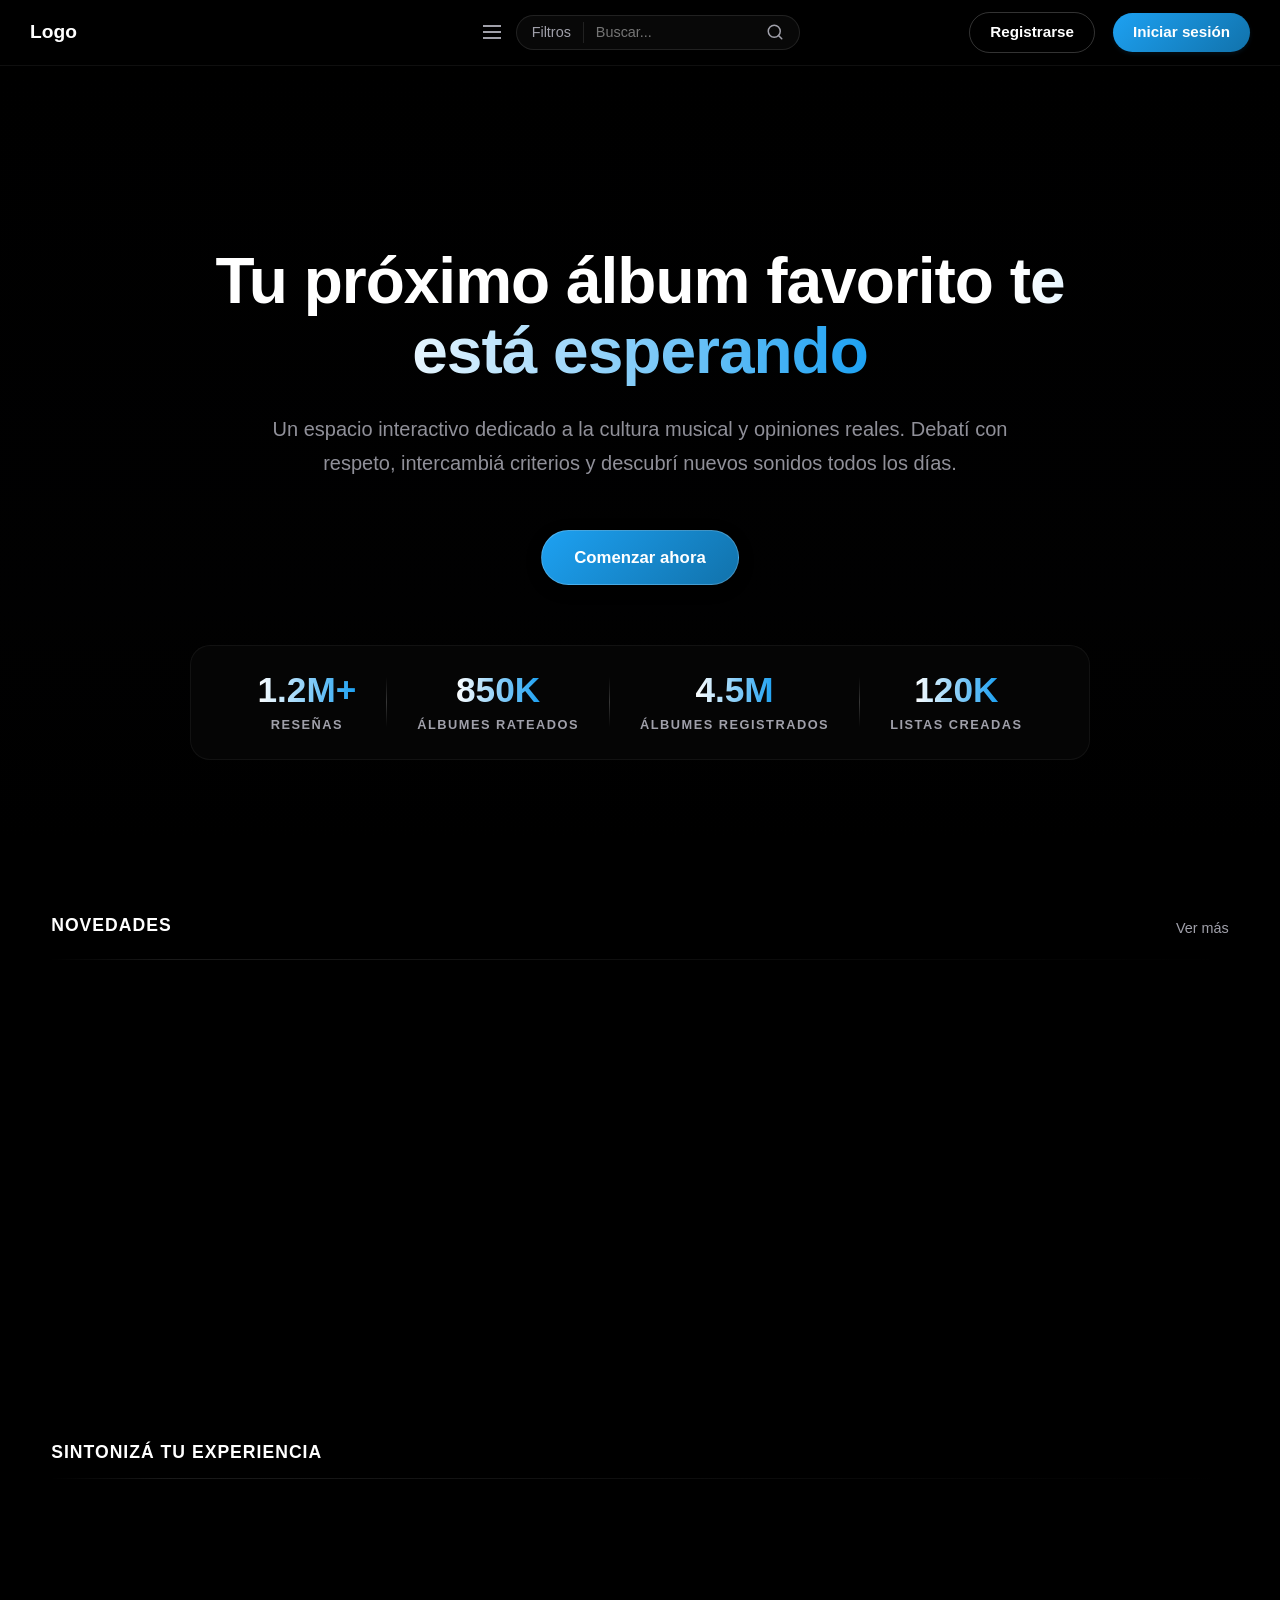
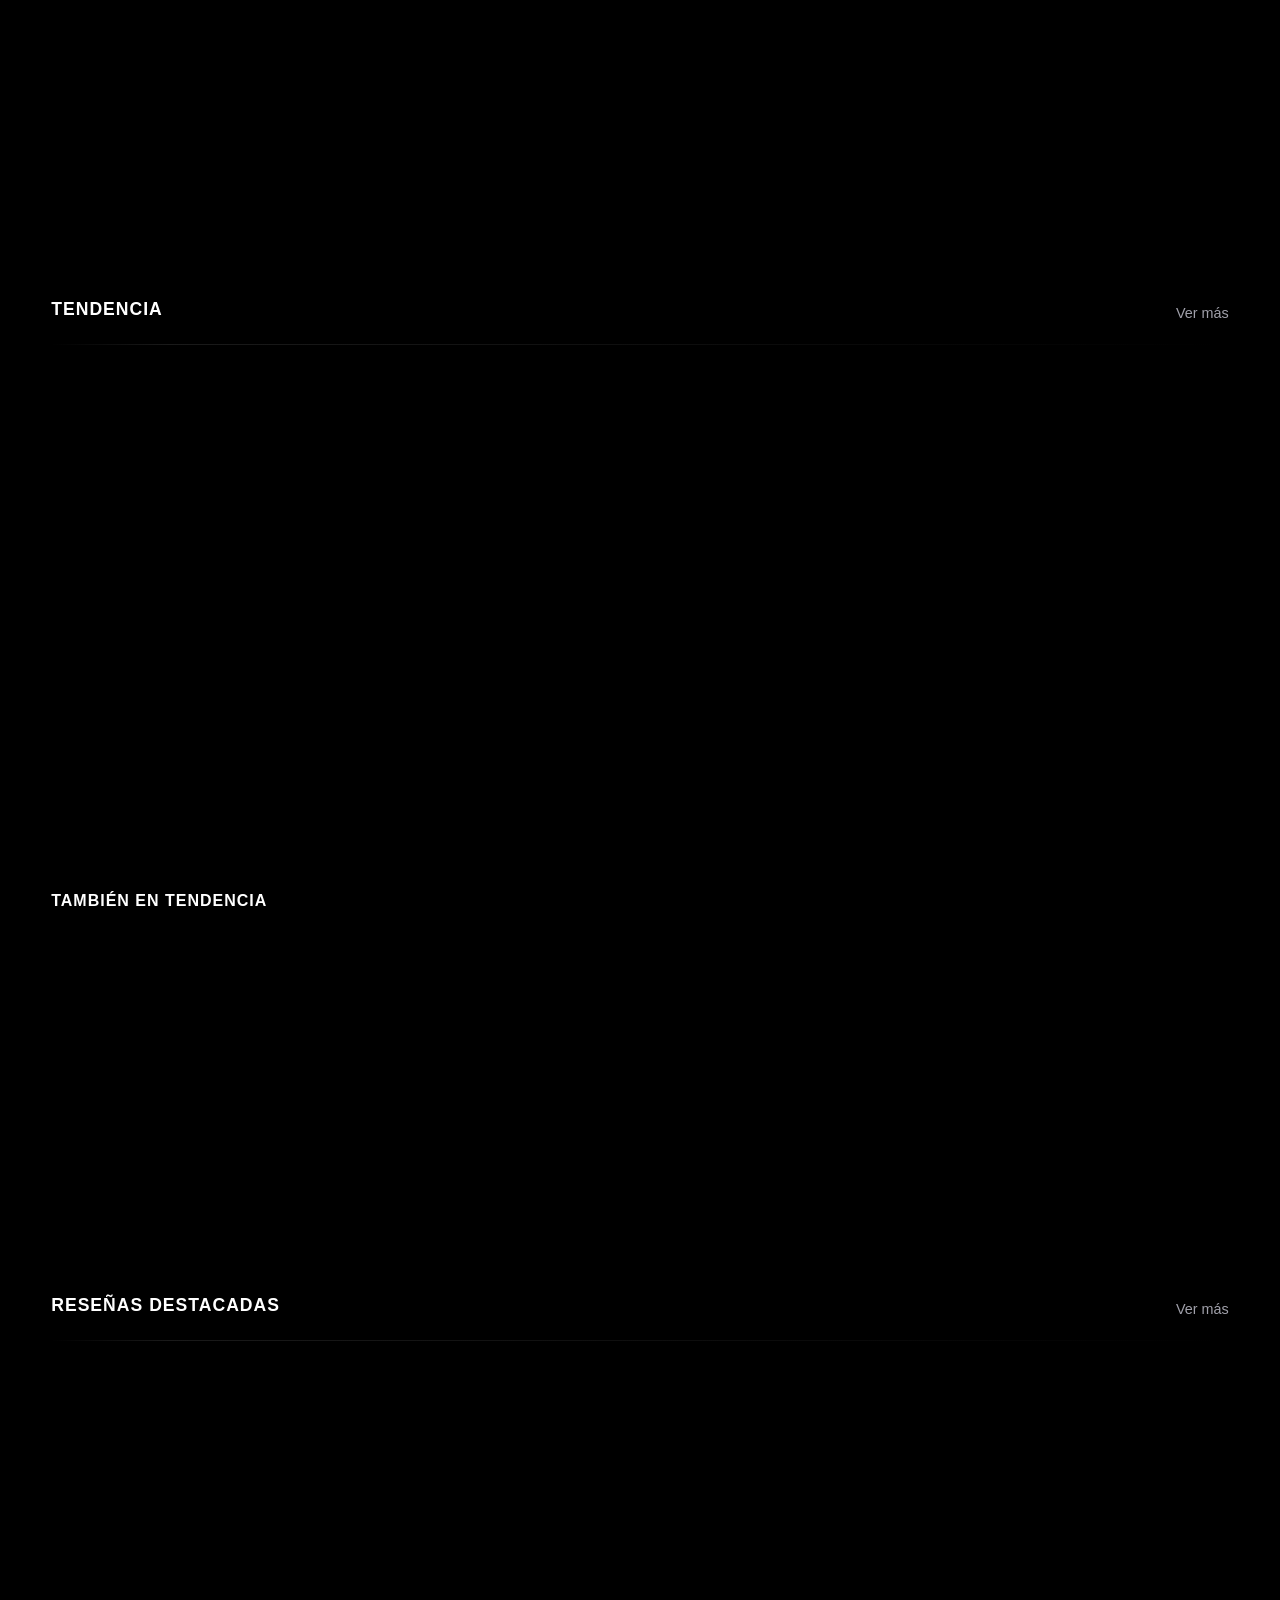
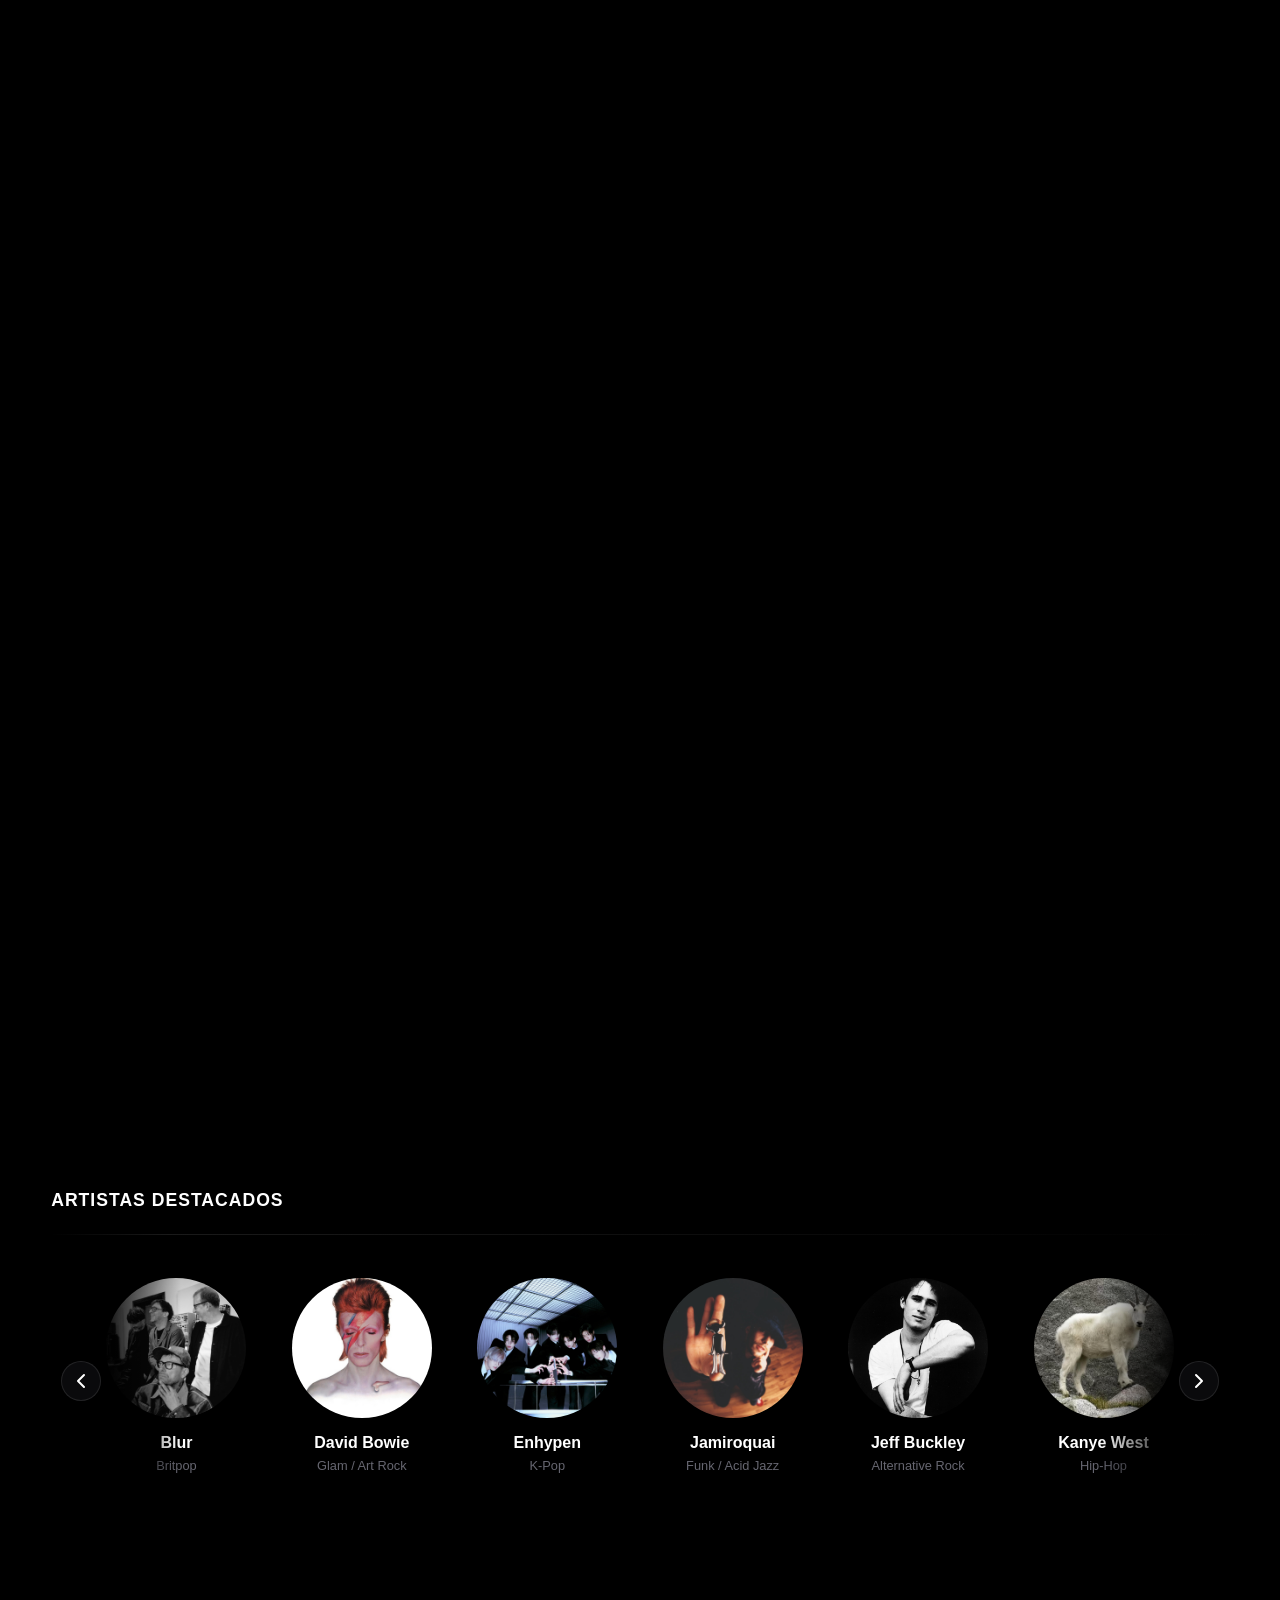
==== commit fdcc580f: "Update stylesheet link path in index.html" ====
--- a/index.html
+++ b/index.html
@@ -5,7 +5,7 @@
     <meta name="viewport" content="width=device-width, initial-scale=1.0">
     <title>Super pagina pro musical</title>
     <link href="https://cdn.jsdelivr.net/npm/bootstrap@5.3.3/dist/css/bootstrap.min.css" rel="stylesheet">
-    <link rel="stylesheet" href="../css/estilos.css?v=639167404711385714">
+    <link rel="stylesheet" href="./css/estilos.css?v=639167404711385714">
 </head>
 <body>
 
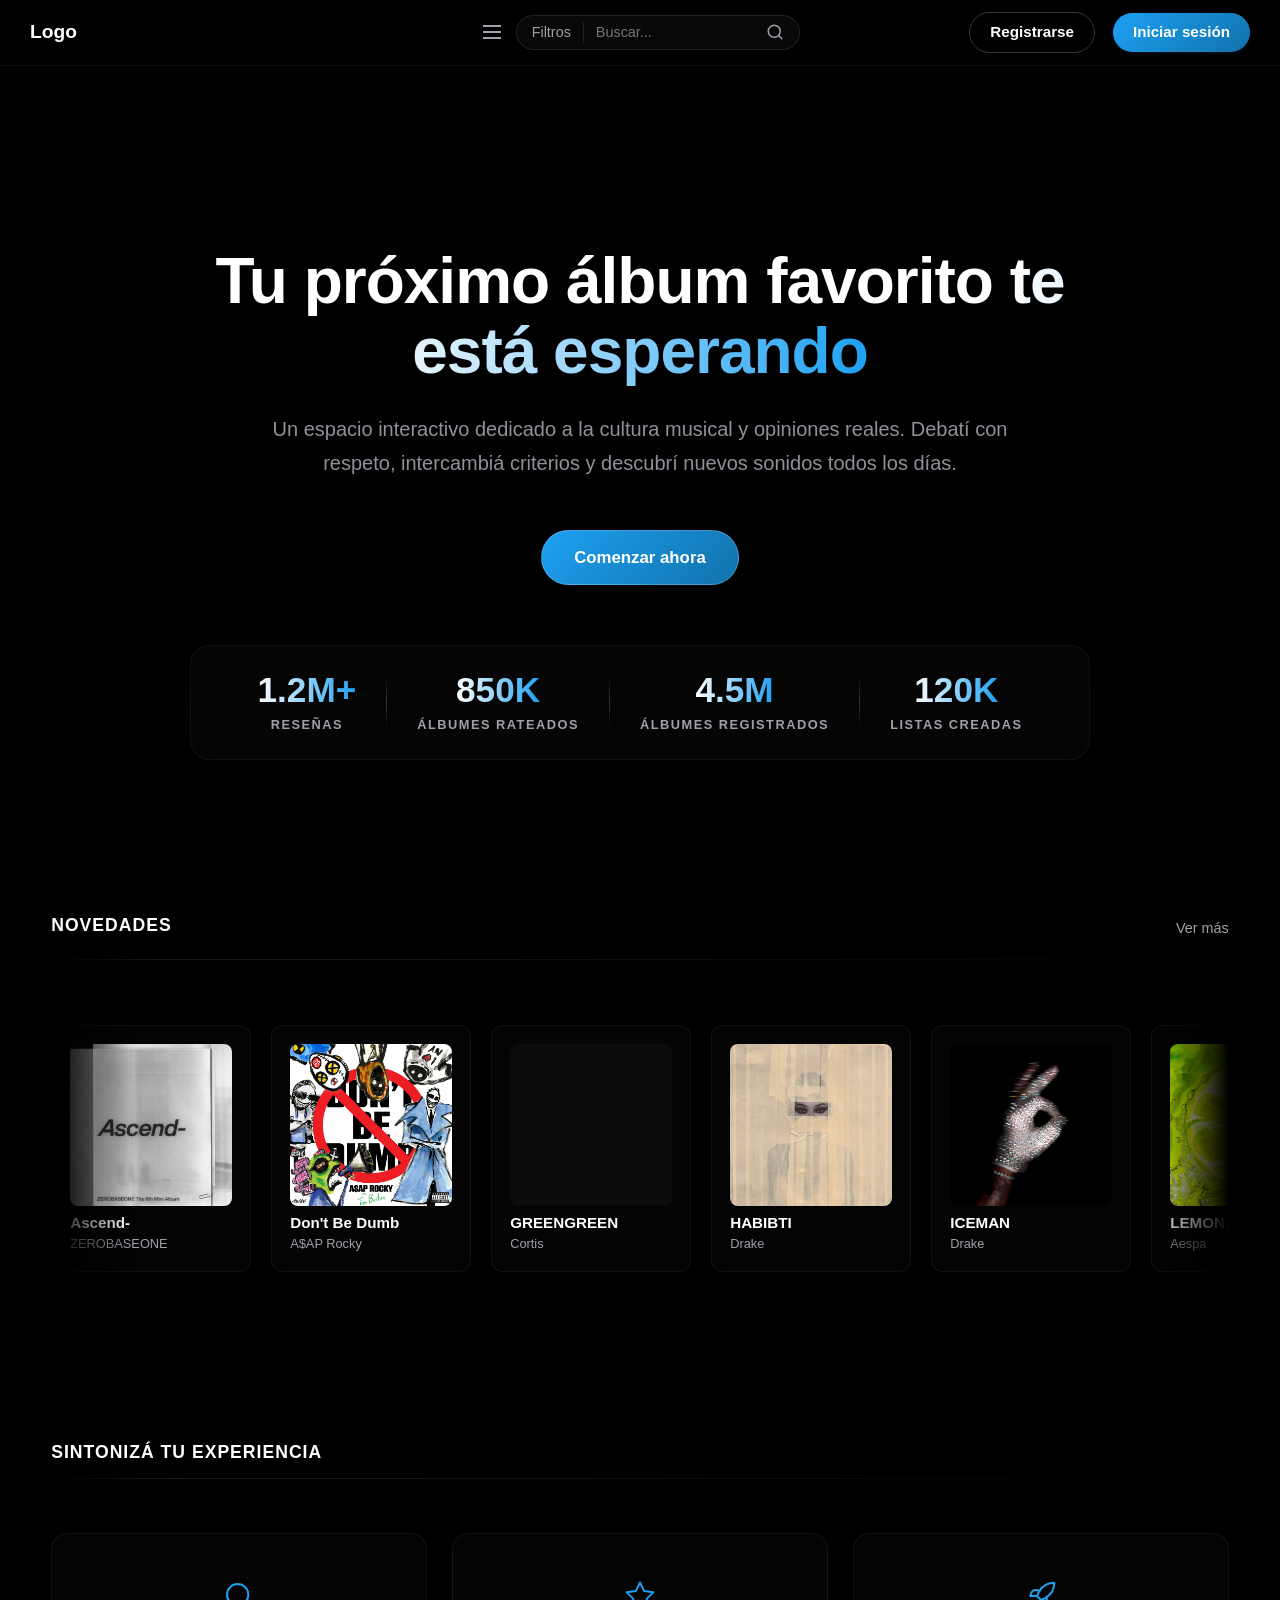
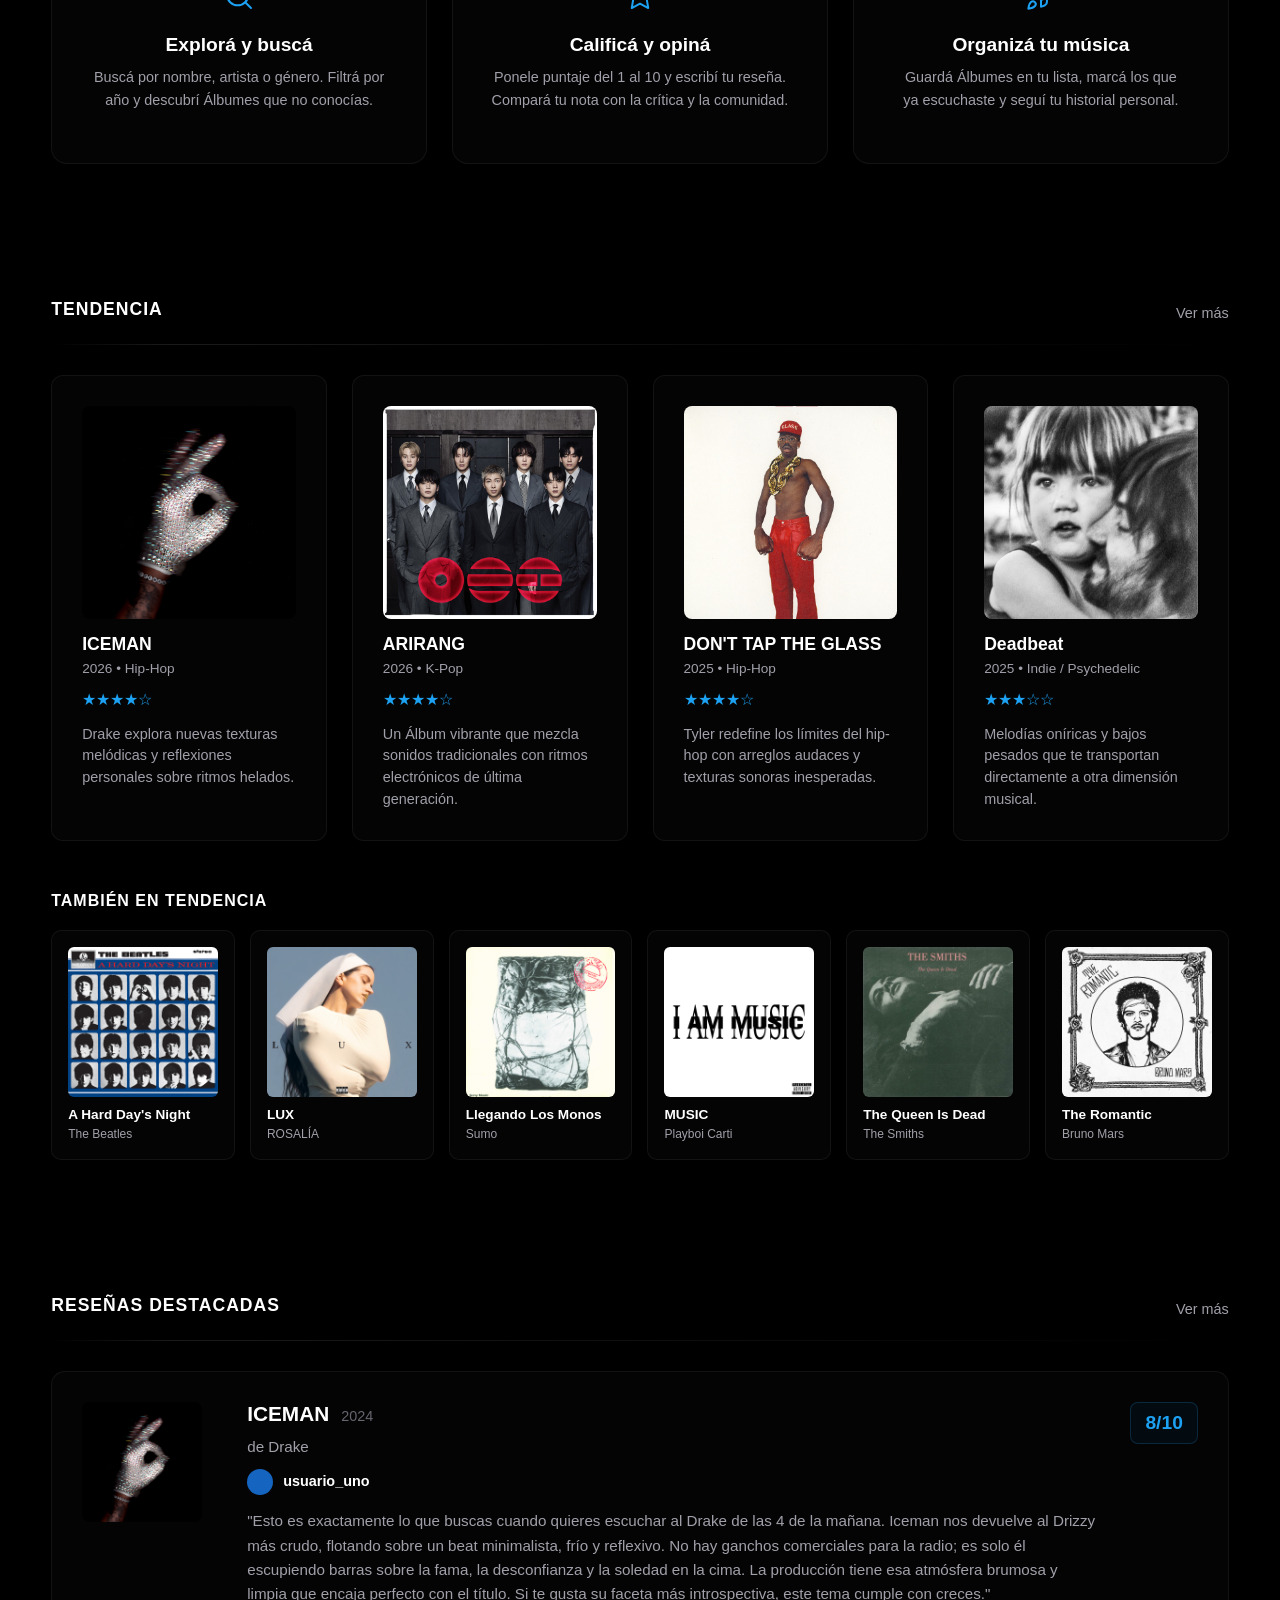
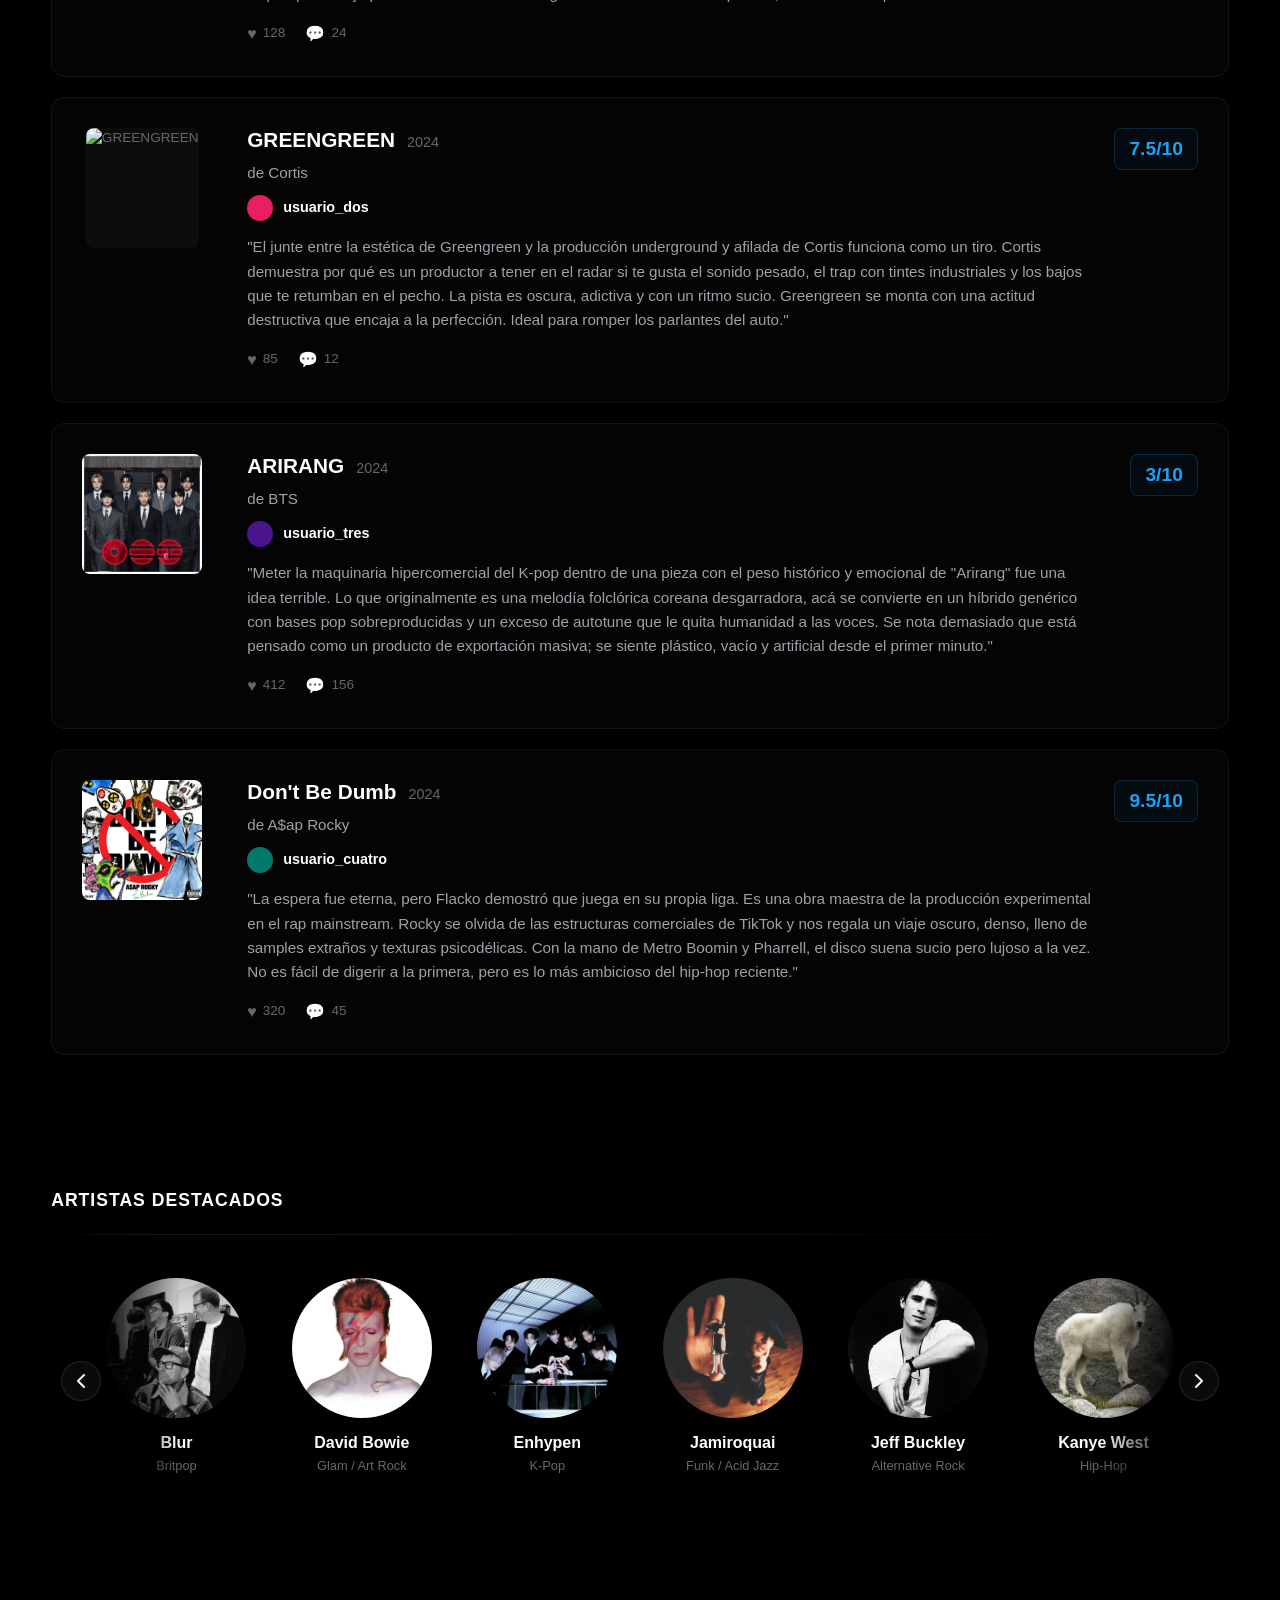
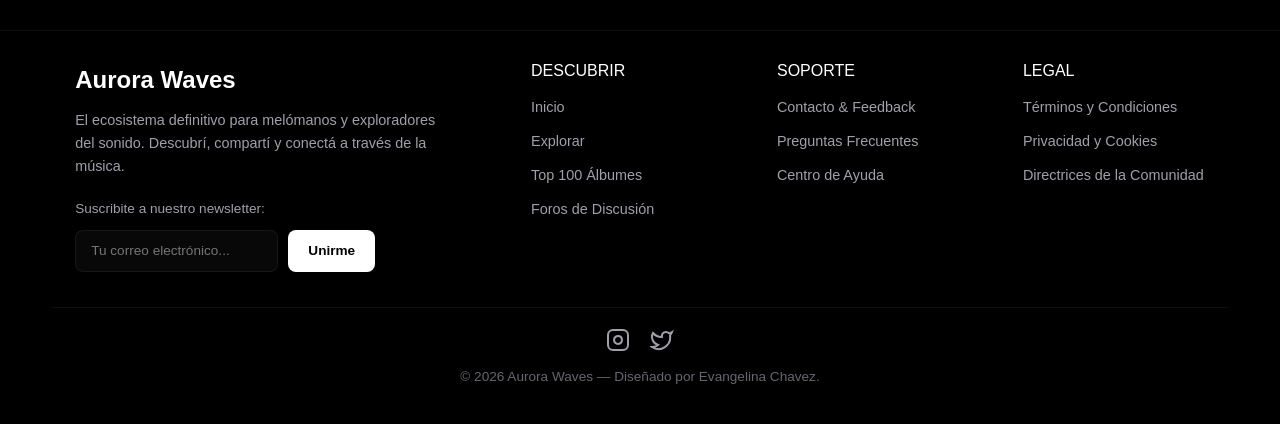
==== commit d11fecbe: "Fix relative paths for CSS and JS files" ====
--- a/index.html
+++ b/index.html
@@ -5,7 +5,7 @@
     <meta name="viewport" content="width=device-width, initial-scale=1.0">
     <title>Super pagina pro musical</title>
     <link href="https://cdn.jsdelivr.net/npm/bootstrap@5.3.3/dist/css/bootstrap.min.css" rel="stylesheet">
-    <link rel="stylesheet" href="./css/estilos.css?v=639167404711385714">
+    <link rel="stylesheet" href="css/estilos.css?v=639167404711385714">
 </head>
 <body>
 
@@ -317,7 +317,7 @@
         </div>
     </footer>
 
-    <script src="../jscrip/script.js?v=3"></script>
+    <script src="jscrip/script.js?v=3"></script>
 
 
 </body>
